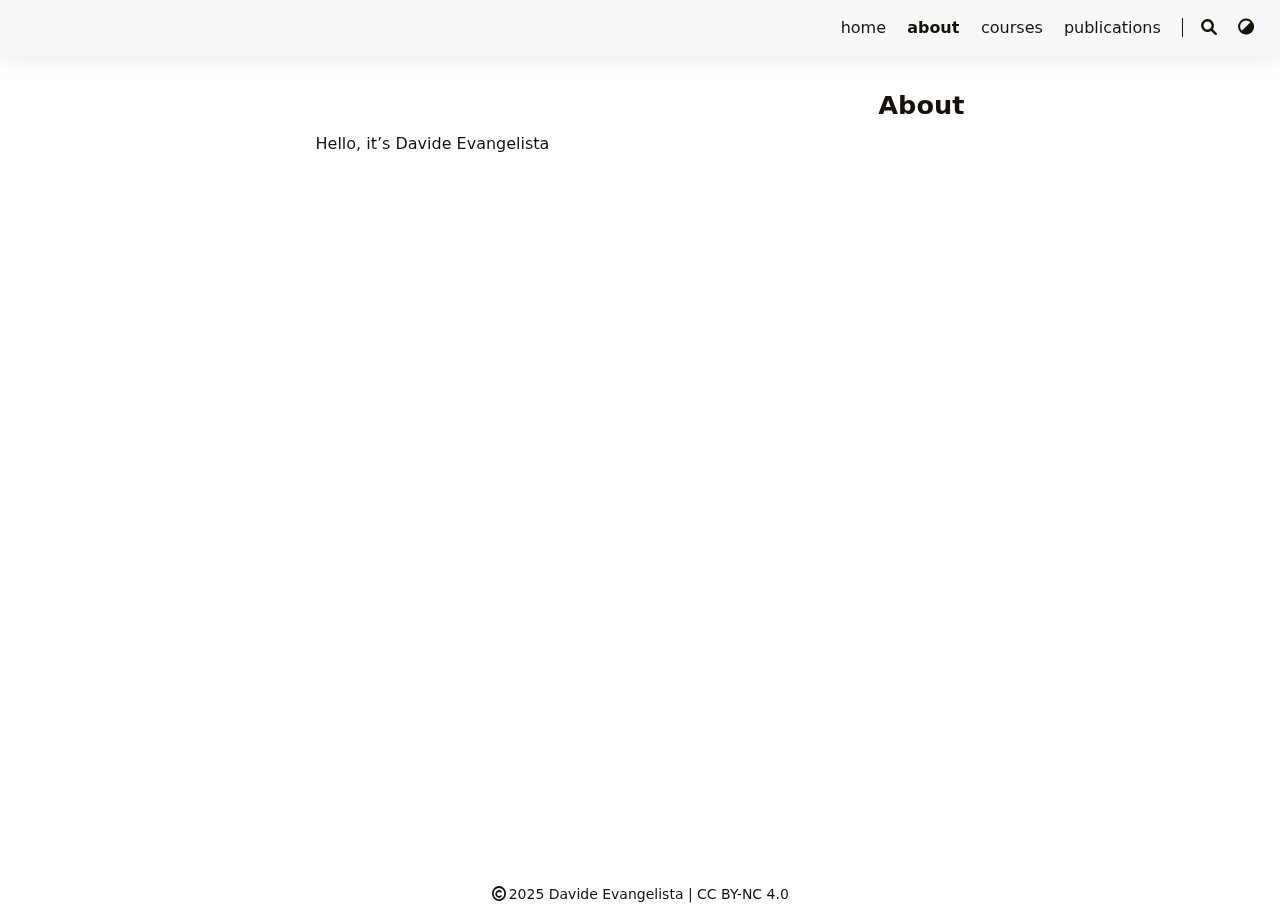
==== about/index.html @ 305364ec "Re-added previous courses" ====
<!DOCTYPE html>
<html lang="en">
    <head>
        <meta charset="utf-8">
        <meta name="viewport" content="width=device-width, initial-scale=1">
        <meta name="robots" content="noodp" />
        <title>About - Davide Evangelista Personal website</title><meta name="Description" content="This is my cool site"><meta property="og:url" content="https://devangelista2.github.io/about/">
  <meta property="og:site_name" content="Davide Evangelista Personal website">
  <meta property="og:title" content="About">
  <meta property="og:description" content="Hello, it’s Davide Evangelista">
  <meta property="og:locale" content="en">
  <meta property="og:type" content="article">
    <meta property="article:published_time" content="2025-03-23T14:57:15+01:00">
    <meta property="article:modified_time" content="2025-03-23T14:57:15+01:00">
    <meta property="og:image" content="https://devangelista2.github.io/logo.png">

  <meta name="twitter:card" content="summary_large_image">
  <meta name="twitter:image" content="https://devangelista2.github.io/logo.png">
  <meta name="twitter:title" content="About">
  <meta name="twitter:description" content="Hello, it’s Davide Evangelista">
      <meta name="twitter:site" content="@d_evangelista2">
<meta name="application-name" content="My cool site">
<meta name="apple-mobile-web-app-title" content="My cool site"><meta name="theme-color" content="#ffffff"><meta name="msapplication-TileColor" content="#da532c"><link rel="shortcut icon" type="image/x-icon" href="/favicon.ico" />
        <link rel="icon" type="image/png" sizes="32x32" href="/favicon-32x32.png">
        <link rel="icon" type="image/png" sizes="16x16" href="/favicon-16x16.png"><link rel="apple-touch-icon" sizes="180x180" href="/apple-touch-icon.png"><link rel="mask-icon" href="/safari-pinned-tab.svg" color="#5bbad5"><link rel="manifest" href="/site.webmanifest"><link rel="canonical" href="https://devangelista2.github.io/about/" /><link rel="next" href="https://devangelista2.github.io/courses/" /><link rel="stylesheet" href="/css/style.min.css"><link rel="preload" href="/lib/fontawesome-free/css/all.min.css" as="style" onload="this.onload=null;this.rel='stylesheet'">
        <noscript><link rel="stylesheet" href="/lib/fontawesome-free/css/all.min.css"></noscript><link rel="preload" href="/lib/animate/animate.min.css" as="style" onload="this.onload=null;this.rel='stylesheet'">
        <noscript><link rel="stylesheet" href="/lib/animate/animate.min.css"></noscript><script type="application/ld+json">
    {
        "@context": "http://schema.org",
        "@type": "BlogPosting",
        "headline": "About",
        "inLanguage": "en",
        "mainEntityOfPage": {
            "@type": "WebPage",
            "@id": "https:\/\/devangelista2.github.io\/about\/"
        },"genre": "page","wordcount":  4 ,
        "url": "https:\/\/devangelista2.github.io\/about\/","datePublished": "2025-03-23T14:57:15+01:00","dateModified": "2025-03-23T14:57:15+01:00","publisher": {
            "@type": "Organization",
            "name": ""},"author": {
                "@type": "Person",
                "name": "Davide Evangelista"
            },"description": ""
    }
    </script></head>
    <body data-header-desktop="fixed" data-header-mobile="auto"><script>(window.localStorage && localStorage.getItem('theme') ? localStorage.getItem('theme') === 'dark' : ('auto' === 'auto' ? window.matchMedia('(prefers-color-scheme: dark)').matches : 'auto' === 'dark')) && document.body.setAttribute('theme', 'dark');</script>

        <div id="mask"></div><div class="wrapper"><header class="desktop" id="header-desktop">
    <div class="header-wrapper">
        <div class="header-title">
            <a href="/" title="Davide Evangelista Personal website"></a>
        </div>
        <div class="menu">
            <div class="menu-inner"><a class="menu-item" href="/"> home </a><a class="menu-item active" href="/about/"> about </a><a class="menu-item" href="/courses/"> courses </a><a class="menu-item" href="/publications/"> publications </a><span class="menu-item delimiter"></span><span class="menu-item search" id="search-desktop">
                        <input type="text" placeholder="Search titles or contents..." id="search-input-desktop">
                        <a href="javascript:void(0);" class="search-button search-toggle" id="search-toggle-desktop" title="Search">
                            <i class="fas fa-search fa-fw" aria-hidden="true"></i>
                        </a>
                        <a href="javascript:void(0);" class="search-button search-clear" id="search-clear-desktop" title="Clear">
                            <i class="fas fa-times-circle fa-fw" aria-hidden="true"></i>
                        </a>
                        <span class="search-button search-loading" id="search-loading-desktop">
                            <i class="fas fa-spinner fa-fw fa-spin" aria-hidden="true"></i>
                        </span>
                    </span><a href="javascript:void(0);" class="menu-item theme-switch" title="Switch Theme">
                    <i class="fas fa-adjust fa-fw" aria-hidden="true"></i>
                </a></div>
        </div>
    </div>
</header><header class="mobile" id="header-mobile">
    <div class="header-container">
        <div class="header-wrapper">
            <div class="header-title">
                <a href="/" title="Davide Evangelista Personal website"></a>
            </div>
            <div class="menu-toggle" id="menu-toggle-mobile">
                <span></span><span></span><span></span>
            </div>
        </div>
        <div class="menu" id="menu-mobile"><div class="search-wrapper">
                    <div class="search mobile" id="search-mobile">
                        <input type="text" placeholder="Search titles or contents..." id="search-input-mobile">
                        <a href="javascript:void(0);" class="search-button search-toggle" id="search-toggle-mobile" title="Search">
                            <i class="fas fa-search fa-fw" aria-hidden="true"></i>
                        </a>
                        <a href="javascript:void(0);" class="search-button search-clear" id="search-clear-mobile" title="Clear">
                            <i class="fas fa-times-circle fa-fw" aria-hidden="true"></i>
                        </a>
                        <span class="search-button search-loading" id="search-loading-mobile">
                            <i class="fas fa-spinner fa-fw fa-spin" aria-hidden="true"></i>
                        </span>
                    </div>
                    <a href="javascript:void(0);" class="search-cancel" id="search-cancel-mobile">
                        Cancel
                    </a>
                </div><a class="menu-item" href="/" title="">home</a><a class="menu-item" href="/about/" title="">about</a><a class="menu-item" href="/courses/" title="">courses</a><a class="menu-item" href="/publications/" title="">publications</a><a href="javascript:void(0);" class="menu-item theme-switch" title="Switch Theme">
                <i class="fas fa-adjust fa-fw" aria-hidden="true"></i>
            </a></div>
    </div>
</header><div class="search-dropdown desktop">
        <div id="search-dropdown-desktop"></div>
    </div>
    <div class="search-dropdown mobile">
        <div id="search-dropdown-mobile"></div>
    </div><main class="main">
                <div class="container"><div class="page single special"><h1 class="single-title animate__animated animate__pulse animate__faster">About</h1><div class="content" id="content"><p>Hello, it&rsquo;s Davide Evangelista</p>
</div></div></div>
            </main><footer class="footer">
        <div class="footer-container"><div class="footer-line" itemscope itemtype="http://schema.org/CreativeWork"><i class="far fa-copyright fa-fw" aria-hidden="true"></i><span itemprop="copyrightYear">2025</span><span class="author" itemprop="copyrightHolder">&nbsp;<a href="/" target="_blank">Davide Evangelista</a></span>&nbsp;|&nbsp;<span class="license"><a rel="license external nofollow noopener noreffer" href="https://creativecommons.org/licenses/by-nc/4.0/" target="_blank">CC BY-NC 4.0</a></span></div>
        </div>
    </footer></div>

        <div id="fixed-buttons"><a href="#" id="back-to-top" class="fixed-button" title="Back to Top">
                <i class="fas fa-arrow-up fa-fw" aria-hidden="true"></i>
            </a>
        </div>

        <div id="fixed-buttons-hidden"><a href="#" id="view-comments" class="fixed-button" title="View Comments">
                <i class="fas fa-comment fa-fw" aria-hidden="true"></i>
            </a>
        </div><link rel="stylesheet" href="/lib/katex/katex.min.css"><script src="/lib/autocomplete/autocomplete.min.js"></script><script src="/lib/lunr/lunr.min.js"></script><script src="/lib/lazysizes/lazysizes.min.js"></script><script src="/lib/clipboard/clipboard.min.js"></script><script src="/lib/sharer/sharer.min.js"></script><script src="/lib/katex/katex.min.js"></script><script src="/lib/katex/contrib/auto-render.min.js"></script><script src="/lib/katex/contrib/copy-tex.min.js"></script><script src="/lib/katex/contrib/mhchem.min.js"></script><script>window.config={"comment":{},"math":{"delimiters":[{"display":true,"left":"$$","right":"$$"},{"display":true,"left":"\\[","right":"\\]"},{"display":true,"left":"\\begin{equation}","right":"\\end{equation}"},{"display":true,"left":"\\begin{equation*}","right":"\\end{equation*}"},{"display":true,"left":"\\begin{align}","right":"\\end{align}"},{"display":true,"left":"\\begin{align*}","right":"\\end{align*}"},{"display":true,"left":"\\begin{alignat}","right":"\\end{alignat}"},{"display":true,"left":"\\begin{alignat*}","right":"\\end{alignat*}"},{"display":true,"left":"\\begin{gather}","right":"\\end{gather}"},{"display":true,"left":"\\begin{CD}","right":"\\end{CD}"},{"display":false,"left":"$","right":"$"},{"display":false,"left":"\\(","right":"\\)"}],"strict":false},"search":{"highlightTag":"em","lunrIndexURL":"/index.json","maxResultLength":10,"noResultsFound":"No results found","snippetLength":30,"type":"lunr"}};</script><script src="/js/theme.min.js"></script></body>
</html>
---- css/style.min.css ----
*,::before,::after{box-sizing:border-box}html{font-family:system-ui, 'Segoe UI', Roboto, Helvetica, Arial, sans-serif, 'Apple Color Emoji', 'Segoe UI Emoji';line-height:1.15;-webkit-text-size-adjust:100%;tab-size:4}body{margin:0}b,strong{font-weight:bolder}code,kbd,samp,pre{font-family:ui-monospace, SFMono-Regular, Consolas, 'Liberation Mono', Menlo, monospace;font-size:1em}small{font-size:80%}sub,sup{font-size:75%;line-height:0;position:relative;vertical-align:baseline}sub{bottom:-0.25em}sup{top:-0.5em}table{border-color:currentcolor}button,input,optgroup,select,textarea{font-family:inherit;font-size:100%;line-height:1.15;margin:0}button,[type='button'],[type='reset'],[type='submit']{-webkit-appearance:button}legend{padding:0}progress{vertical-align:baseline}::-webkit-inner-spin-button,::-webkit-outer-spin-button{height:auto}[type='search']{-webkit-appearance:textfield;outline-offset:-2px}::-webkit-search-decoration{-webkit-appearance:none}::-webkit-file-upload-button{-webkit-appearance:button;font:inherit}summary{display:list-item}@font-face{font-family:Emoji;src:local("Apple Color Emoji"),local("Segoe UI Emoji"),local("Segoe UI Symbol"),local("Noto Color Emoji");unicode-range:U+1F000-1F644, U+203C-3299}:root{--global-font-family: system-ui, -apple-system, Segoe UI, Roboto, Emoji, Helvetica, Arial, sans-serif;--global-font-size: 16px;--global-font-weight: 400;--global-line-height: 1.5rem;--header-height: 3.5rem;--header-title-font-family: system-ui, -apple-system, Segoe UI, Roboto, Emoji, Helvetica, Arial, sans-serif;--header-title-font-size: 1.5rem;--toc-title-font-size: 1.2rem;--toc-content-font-size: .875rem;--code-font-family: "Source Code Pro", Menlo, Monaco, Consolas, "Liberation Mono", "Courier New", monospace;--code-font-size: .875rem}html{font-family:var(--global-font-family);font-weight:var(--global-font-weight);font-display:swap;font-size:var(--global-font-size);line-height:var(--global-line-height);width:100%;scroll-behavior:smooth}html main [id]{scroll-margin-top:calc(var(--header-height) + .5rem)}html h1{line-height:125%}::-webkit-scrollbar{width:.5rem;height:.5rem}::-webkit-scrollbar-thumb{background-color:#87878d}::-webkit-scrollbar-thumb:hover{background-color:#a9a9b3}::selection{background-color:rgba(53,166,247,0.25)}[theme=dark] ::selection{background-color:rgba(50,112,194,0.4)}body{background-color:#fff;color:#161209;word-wrap:break-word;overflow-wrap:break-word;scrollbar-color:auto}body[theme=dark]{color:#a9a9b3;background-color:#292a2d}a,a::before,a::after{text-decoration:none;color:#161209}[theme=dark] a,[theme=dark] a::before,[theme=dark] a::after{color:#a9a9b3}a:active,a:hover{color:#2d96bd}[theme=dark] a:active,[theme=dark] a:hover{color:#fff}#mask{background-repeat:no-repeat;background-position:center;position:fixed;top:0;left:0;width:100%;height:100%;z-index:-1;background-color:rgba(0,0,0,0)}.blur #mask{z-index:100;background-color:rgba(0,0,0,0.25)}img.lazyload,img.lazyloading{-o-object-fit:scale-down;object-fit:scale-down;font-family:"object-fit: scale-down;"}img.lazyloaded{-o-object-fit:contain;object-fit:contain;font-family:"object-fit: contain;"}svg.icon{display:inline-block;width:1.25em;height:1em;text-align:center}svg.icon path{fill:currentColor}img.emoji{height:1em;width:1em;margin:0 .05em 0 .1em;vertical-align:-.1em}.details .details-summary:hover{cursor:pointer}.details i.details-icon{color:#a9a9b3;-webkit-transition:transform 0.2s ease;-moz-transition:transform 0.2s ease;-o-transition:transform 0.2s ease;transition:transform 0.2s ease}[theme=dark] .details i.details-icon{color:#5d5d5f}.details .details-content{max-height:0;overflow-y:hidden;-webkit-transition:max-height 0.8s cubic-bezier(0, 1, 0, 1) -0.1s;-moz-transition:max-height 0.8s cubic-bezier(0, 1, 0, 1) -0.1s;-o-transition:max-height 0.8s cubic-bezier(0, 1, 0, 1) -0.1s;transition:max-height 0.8s cubic-bezier(0, 1, 0, 1) -0.1s}.details.open i.details-icon{-webkit-transform:rotate(90deg);-ms-transform:rotate(90deg);-o-transform:rotate(90deg);transform:rotate(90deg)}.details.open .details-content{max-height:10000px;-webkit-transition:max-height 0.8s cubic-bezier(0.5, 0, 1, 0) 0s;-moz-transition:max-height 0.8s cubic-bezier(0.5, 0, 1, 0) 0s;-o-transition:max-height 0.8s cubic-bezier(0.5, 0, 1, 0) 0s;transition:max-height 0.8s cubic-bezier(0.5, 0, 1, 0) 0s}#fixed-buttons{display:none}#fixed-buttons-hidden{display:none}.fixed-button{display:block;z-index:100;position:fixed;right:1.5rem;bottom:1.5rem;font-size:1rem;line-height:1.3rem;padding:.6rem .6rem;color:#a9a9b3;background:#f8f8f8;-webkit-border-radius:2rem;-moz-border-radius:2rem;border-radius:2rem;-webkit-transition:color 0.4s ease;-moz-transition:color 0.4s ease;-o-transition:color 0.4s ease;transition:color 0.4s ease}.blur .fixed-button{-webkit-filter:blur(1.5px);filter:blur(1.5px)}.fixed-button:hover,.fixed-button:active{color:#161209;cursor:pointer}.fixed-button:active,.fixed-button:focus,.fixed-button:hover{outline:none}[theme=dark] .fixed-button{color:#5d5d5f;background:#252627}[theme=dark] .fixed-button:hover,[theme=dark] .fixed-button:active{color:#a9a9b3}.fixed-button:nth-last-of-type(1){bottom:1.5rem}.fixed-button:nth-last-of-type(2){bottom:4.5rem}.fixed-button:nth-last-of-type(3){bottom:7.5rem}.cc-window.cc-banner .cc-btn{color:#161209}.cc-window.cc-banner .cc-btn:hover,.cc-window.cc-banner .cc-btn:focus{background-color:#ccc}[theme=dark] .cc-window.cc-banner .cc-btn{color:#161209}[theme=dark] .cc-window.cc-banner .cc-btn:hover,[theme=dark] .cc-window.cc-banner .cc-btn:focus{background-color:#fff}.wrapper{display:flex;flex-direction:column;min-height:100vh;width:100%}.wrapper main{flex:1 0 auto}.wrapper main .container{padding:0 1rem}.page{position:relative;max-width:1080px;width:64%;margin:0 auto}[data-header-desktop] .page{padding-top:var(--header-height)}[data-header-desktop=normal] .page{padding-top:0}.blur .page{-webkit-filter:blur(1.5px);filter:blur(1.5px)}.toc .toc-title{font-size:var(--toc-title-font-size);font-weight:bold;text-transform:uppercase}.toc .toc-content{font-size:var(--toc-content-font-size)}.toc .toc-content ul{text-indent:-0.85rem;padding-left:.8rem;list-style:none}.toc .toc-content ul a:first-child::before{content:"|";font-weight:bolder;margin-right:.5rem;color:#2d96bd}[theme=dark] .toc .toc-content ul a:first-child::before{color:#55bde2}.toc .toc-content ul ul{padding-left:1.5rem}.toc ruby{background:#f5f5f5}.toc ruby rt{color:#a9a9b3}[theme=dark] .toc ruby{background:#272C34}[theme=dark] .toc ruby rt{color:#5d5d5f}#toc-auto{display:block;position:absolute;width:10000px;max-width:0;padding:0 .8rem;border-left:4px solid #f0f0f0;word-wrap:break-word;overflow-wrap:break-word;box-sizing:border-box;top:10rem;left:0;visibility:hidden}[data-header-desktop=normal] #toc-auto{top:5rem}.blur #toc-auto{-webkit-filter:blur(1.5px);filter:blur(1.5px)}[theme=dark] #toc-auto{border-left-color:#363636}#toc-auto .toc-title{margin:.8rem 0}#toc-auto .toc-content.always-active ul{display:block}#toc-auto .toc-content>nav>ul{margin:.625rem 0}#toc-auto .toc-content ul ul{display:none}#toc-auto .toc-content ul .has-active>ul{display:block}#toc-auto .toc-content a.active{font-weight:bold;color:#2d96bd}[theme=dark] #toc-auto .toc-content a.active{color:#55bde2}#toc-auto .toc-content a.active::before{color:#ef3982}[theme=dark] #toc-auto .toc-content a.active::before{color:#bdebfc}#toc-static{display:none;margin:.8rem 0}#toc-static[data-kept=true]{display:block}#toc-static .toc-title{display:flex;justify-content:space-between;line-height:2em;padding:0 .75rem;background:#e6e6e6}[theme=dark] #toc-static .toc-title{background:#1a1d23}#toc-static .toc-content{background-color:#f5f5f5}#toc-static .toc-content>nav>ul{margin:0;padding:.4rem 1rem .4rem 1.8rem}[theme=dark] #toc-static .toc-content{background-color:#272C34}#toc-static.open .toc-title{background:#ededed}[theme=dark] #toc-static.open .toc-title{background:#20252b}.single .single-title{margin:2rem 0 .5rem;font-size:1.6rem;font-weight:bold;line-height:140%}.single .single-subtitle{margin:.5rem 0;font-size:1.2rem;font-weight:normal;line-height:100%}.single .post-meta{font-size:.875rem;color:#a9a9b3}.single .post-meta span{display:inline-block}[theme=dark] .single .post-meta{color:#5d5d5f}.single .post-meta a,.single .post-meta a::before,.single .post-meta a::after{text-decoration:none;color:#2d96bd}[theme=dark] .single .post-meta a,[theme=dark] .single .post-meta a::before,[theme=dark] .single .post-meta a::after{color:#a9a9b3}.single .post-meta a:active,.single .post-meta a:hover{color:#ef3982}[theme=dark] .single .post-meta a:active,[theme=dark] .single .post-meta a:hover{color:#fff}.single .post-meta .author{font-size:1.05rem}.single .featured-image{margin:.5rem 0 1rem 0}.single .featured-image img{display:block;max-width:100%;height:auto;margin:0 auto;overflow:hidden}.single .featured-image img.lazyloaded{width:100%}.single .content>h2{font-size:1.5rem}.single .content>h2 code{font-size:1.25rem}.single .content>h3{font-size:1.375rem}.single .content>h3 code{font-size:1.125rem}.single .content>h4{font-size:1.25rem}.single .content>h4 code{font-size:1rem}.single .content>h5{font-size:1.125rem}.single .content>h6{font-size:1rem}.single .content h2,.single .content h3,.single .content h4,.single .content h5,.single .content h6{font-weight:bold;margin:1.2rem 0}[theme=dark] .single .content h2,[theme=dark] .single .content h3,[theme=dark] .single .content h4,[theme=dark] .single .content h5,[theme=dark] .single .content h6{font-weight:bolder}.single .content>h2>.header-mark::before,.single .content>h3>.header-mark::before,.single .content>h4>.header-mark::before,.single .content>h5>.header-mark::before,.single .content>h6>.header-mark::before{content:"|";margin-right:.3125rem;color:#2d96bd}[theme=dark] .single .content>h2>.header-mark::before,[theme=dark] .single .content>h3>.header-mark::before,[theme=dark] .single .content>h4>.header-mark::before,[theme=dark] .single .content>h5>.header-mark::before,[theme=dark] .single .content>h6>.header-mark::before{color:#55bde2}.single .content>h2>.header-mark::before{content:"#"}.single .content p{margin:.5rem 0}.single .content b,.single .content strong{font-weight:bold}[theme=dark] .single .content b,[theme=dark] .single .content strong{color:#ddd}.single .content a,.single .content a::before,.single .content a::after{text-decoration:none;color:#2d96bd}[theme=dark] .single .content a,[theme=dark] .single .content a::before,[theme=dark] .single .content a::after{color:#55bde2}.single .content a:active,.single .content a:hover{color:#ef3982}[theme=dark] .single .content a:active,[theme=dark] .single .content a:hover{color:#bdebfc}.single .content a{word-wrap:break-word;overflow-wrap:break-word}[theme=dark] .single .content a b,[theme=dark] .single .content a strong{color:#55bde2}.single .content [theme=dark] a:hover b,.single .content [theme=dark] a:hover strong{color:#bdebfc}.single .content ul,.single .content ol{margin:.5rem 0;padding-left:2.5rem}.single .content ul{list-style-type:disc}.single .content ruby{background:#f5f5f5}.single .content ruby rt{color:#a9a9b3}[theme=dark] .single .content ruby{background:#272C34}[theme=dark] .single .content ruby rt{color:#5d5d5f}.single .content table{width:100%;max-width:100%;margin:.625rem 0;border-spacing:0;background:#fff;border-collapse:collapse;overflow-x:auto}.single .content table::-webkit-scrollbar{background-color:#fff}[theme=dark] .single .content table::-webkit-scrollbar{background-color:#272c34}[theme=dark] .single .content table{background:#272c34}.single .content table thead{background:#ededed}[theme=dark] .single .content table thead{background-color:#20252b}.single .content table th,.single .content table td{padding:.3rem 1rem;border:1px solid #e8e8e8}[theme=dark] .single .content table th,[theme=dark] .single .content table td{border-color:#1c2025}.single .content img{max-width:100%;min-height:1em;height:auto}.single .content figure{margin:.5rem;text-align:center}.single .content figure .image-caption:not(:empty){min-width:20%;max-width:80%;display:inline-block;padding:.5rem;margin:0 auto;font-size:.875rem;color:#969696}.single .content figure img{display:block;height:auto;margin:0 auto;overflow:hidden}.single .content blockquote{display:block;border-left:0.5rem solid #6bd6fd;background-color:rgba(107,214,253,0.2);padding:.25rem .75rem;margin:1rem 0}[theme=dark] .single .content blockquote{border-left-color:#59c5ec;background-color:rgba(89,197,236,0.2)}.single .content .footnotes{color:#a9a9b3}[theme=dark] .single .content .footnotes{color:#5d5d5f}.single .content .footnotes p{margin:.25rem 0}.single .content code{display:inline-block;max-width:100%;padding:0 .4rem;word-wrap:break-word;overflow-wrap:break-word;-webkit-line-break:anywhere;-ms-line-break:anywhere;line-break:anywhere;font-size:var(--code-font-size);font-family:var(--code-font-family);color:#E74C3C}[theme=dark] .single .content code{color:#E5BF78}.single .content pre{margin:0;padding:8px;-moz-tab-size:4;-o-tab-size:4;tab-size:4}.single .content pre code{padding:0}.single .content pre img{min-height:1em;max-height:1.2em;vertical-align:text-bottom}.single .content code,.single .content pre{background:#f5f5f5}[theme=dark] .single .content code,[theme=dark] .single .content pre{background:#272C34}.single .content .code-block{line-height:1.25rem;margin:.5rem 0}.single .content .code-block .code-header{display:flex;justify-content:space-between;align-items:center;box-sizing:border-box;width:100%;font-family:var(--global-font-family);font-weight:bold;color:#9c9c9c;background:#e1e1e1}[theme=dark] .single .content .code-block .code-header{color:#b1b0b0;background:#1a1d23}.single .content .code-block .code-header:hover{cursor:pointer}.single .content .code-block .code-header .code-title{width:100%;padding:.4rem}.single .content .code-block .code-header .code-title::after{padding-left:.2rem;content:"Code"}.single .content .code-block .code-header.language-bash .code-title::after{content:"Bash"}.single .content .code-block .code-header.language-c .code-title::after{content:"C"}.single .content .code-block .code-header.language-cs .code-title::after{content:"C#"}.single .content .code-block .code-header.language-cpp .code-title::after{content:"C++"}.single .content .code-block .code-header.language-clojure .code-title::after{content:"Clojure"}.single .content .code-block .code-header.language-coffeescript .code-title::after{content:"CoffeeScript"}.single .content .code-block .code-header.language-css .code-title::after{content:"CSS"}.single .content .code-block .code-header.language-dart .code-title::after{content:"Dart"}.single .content .code-block .code-header.language-diff .code-title::after{content:"Diff"}.single .content .code-block .code-header.language-erlang .code-title::after{content:"Erlang"}.single .content .code-block .code-header.language-go .code-title::after{content:"Go"}.single .content .code-block .code-header.language-go-html-template .code-title::after{content:"Go HTML Template"}.single .content .code-block .code-header.language-groovy .code-title::after{content:"Groovy"}.single .content .code-block .code-header.language-haskell .code-title::after{content:"Haskell"}.single .content .code-block .code-header.language-html .code-title::after{content:"HTML"}.single .content .code-block .code-header.language-http .code-title::after{content:"HTTP"}.single .content .code-block .code-header.language-xml .code-title::after{content:"XML"}.single .content .code-block .code-header.language-java .code-title::after{content:"Java"}.single .content .code-block .code-header.language-js .code-title::after{content:"JavaScript"}.single .content .code-block .code-header.language-javascript .code-title::after{content:"JavaScript"}.single .content .code-block .code-header.language-json .code-title::after{content:"JSON"}.single .content .code-block .code-header.language-kotlin .code-title::after{content:"Kotlin"}.single .content .code-block .code-header.language-latex .code-title::after{content:"LaTeX"}.single .content .code-block .code-header.language-less .code-title::after{content:"Less"}.single .content .code-block .code-header.language-lisp .code-title::after{content:"Lisp"}.single .content .code-block .code-header.language-lua .code-title::after{content:"Lua"}.single .content .code-block .code-header.language-makefile .code-title::after{content:"Makefile"}.single .content .code-block .code-header.language-markdown .code-title::after{content:"Markdown"}.single .content .code-block .code-header.language-matlab .code-title::after{content:"Matlab"}.single .content .code-block .code-header.language-objectivec .code-title::after{content:"Objective-C"}.single .content .code-block .code-header.language-php .code-title::after{content:"PHP"}.single .content .code-block .code-header.language-perl .code-title::after{content:"Perl"}.single .content .code-block .code-header.language-powershell .code-title::after{content:"PowerShell"}.single .content .code-block .code-header.language-posh .code-title::after{content:"PowerShell"}.single .content .code-block .code-header.language-puppet .code-title::after{content:"Puppet"}.single .content .code-block .code-header.language-pwsh .code-title::after{content:"PowerShell"}.single .content .code-block .code-header.language-python .code-title::after{content:"Python"}.single .content .code-block .code-header.language-r .code-title::after{content:"R"}.single .content .code-block .code-header.language-ruby .code-title::after{content:"Ruby"}.single .content .code-block .code-header.language-rust .code-title::after{content:"Rust"}.single .content .code-block .code-header.language-scala .code-title::after{content:"Scala"}.single .content .code-block .code-header.language-scss .code-title::after{content:"Scss"}.single .content .code-block .code-header.language-shell .code-title::after{content:"Shell"}.single .content .code-block .code-header.language-sql .code-title::after{content:"SQL"}.single .content .code-block .code-header.language-swift .code-title::after{content:"Swift"}.single .content .code-block .code-header.language-tex .code-title::after{content:"TeX"}.single .content .code-block .code-header.language-toml .code-title::after{content:"TOML"}.single .content .code-block .code-header.language-ts .code-title::after{content:"TypeScript"}.single .content .code-block .code-header.language-typescript .code-title::after{content:"TypeScript"}.single .content .code-block .code-header.language-vue .code-title::after{content:"Vue"}.single .content .code-block .code-header.language-yml .code-title::after{content:"YAML"}.single .content .code-block .code-header.language-yaml .code-title::after{content:"YAML"}.single .content .code-block .code-header .arrow{padding:0 .2rem;-webkit-transition:transform 0.2s ease;-moz-transition:transform 0.2s ease;-o-transition:transform 0.2s ease;transition:transform 0.2s ease}.single .content .code-block .code-header .ellipses{padding:.4rem}.single .content .code-block .code-header .copy{display:none;padding:.4rem}.single .content .code-block .code-header .copy:hover{cursor:pointer;color:#2d96bd}[theme=dark] .single .content .code-block .code-header .copy:hover{color:#fff}.single .content .code-block .highlight{position:relative;max-height:0;overflow-y:hidden;-webkit-transition:max-height 0.8s cubic-bezier(0, 1, 0, 1) -0.1s;-moz-transition:max-height 0.8s cubic-bezier(0, 1, 0, 1) -0.1s;-o-transition:max-height 0.8s cubic-bezier(0, 1, 0, 1) -0.1s;transition:max-height 0.8s cubic-bezier(0, 1, 0, 1) -0.1s;background:#f5f5f5}[theme=dark] .single .content .code-block .highlight{background:#272C34}.single .content .code-block .highlight .hl{background-color:#dcdcdc}[theme=dark] .single .content .code-block .highlight .hl{background-color:#1c2025}.single .content .code-block .highlight code{min-width:100%}.single .content .code-block .highlight code span.line{display:block;min-width:100%}.single .content .code-block .highlight .c,.single .content .code-block .highlight .ch,.single .content .code-block .highlight .cm,.single .content .code-block .highlight .c1,.single .content .code-block .highlight .cs,.single .content .code-block .highlight .cp,.single .content .code-block .highlight .cpf{font-style:italic}.single .content .code-block .highlight .gl{text-decoration:underline}.single .content .code-block .highlight .p{color:#a9a9b3}.single .content .code-block .highlight .k{color:#b501a9}.single .content .code-block .highlight .kc{color:#b501a9}.single .content .code-block .highlight .kd{color:#b501a9}.single .content .code-block .highlight .kn{color:#b501a9}.single .content .code-block .highlight .kp{color:#b501a9}.single .content .code-block .highlight .kr{color:#b501a9}.single .content .code-block .highlight .kt{color:#b501a9}.single .content .code-block .highlight .n{color:#333}.single .content .code-block .highlight .na{color:#2b77fa}.single .content .code-block .highlight .nb{color:#f74840}.single .content .code-block .highlight .bp{color:#f74840}.single .content .code-block .highlight .nc{color:#cb8100}.single .content .code-block .highlight .no{color:#2b77fa}.single .content .code-block .highlight .nd{color:#0086c1}.single .content .code-block .highlight .ni{color:#2b77fa}.single .content .code-block .highlight .ne{color:#2b77fa}.single .content .code-block .highlight .nf{color:#2b77fa}.single .content .code-block .highlight .fm{color:#1ccad6}.single .content .code-block .highlight .nl{color:#2b77fa}.single .content .code-block .highlight .nn{color:#2b77fa}.single .content .code-block .highlight .nx{color:#333}.single .content .code-block .highlight .py{color:#2b77fa}.single .content .code-block .highlight .nt{color:#2b77fa}.single .content .code-block .highlight .nv{color:#2b77fa}.single .content .code-block .highlight .vc{color:#2b77fa}.single .content .code-block .highlight .vg{color:#2b77fa}.single .content .code-block .highlight .vi{color:#2b77fa}.single .content .code-block .highlight .vm{color:#2b77fa}.single .content .code-block .highlight .l{color:#2aa198}.single .content .code-block .highlight .ld{color:#2aa198}.single .content .code-block .highlight .s{color:#24a443}.single .content .code-block .highlight .sa{color:#24a443}.single .content .code-block .highlight .sb{color:#24a443}.single .content .code-block .highlight .sc{color:#24a443}.single .content .code-block .highlight .dl{color:#24a443}.single .content .code-block .highlight .sd{color:#24a443}.single .content .code-block .highlight .s2{color:#24a443}.single .content .code-block .highlight .se{color:#24a443}.single .content .code-block .highlight .sh{color:#24a443}.single .content .code-block .highlight .si{color:#24a443}.single .content .code-block .highlight .sx{color:#24a443}.single .content .code-block .highlight .sr{color:#24a443}.single .content .code-block .highlight .s1{color:#24a443}.single .content .code-block .highlight .ss{color:#24a443}.single .content .code-block .highlight .m{color:#e2893c}.single .content .code-block .highlight .mb{color:#e2893c}.single .content .code-block .highlight .mf{color:#e2893c}.single .content .code-block .highlight .mh{color:#e2893c}.single .content .code-block .highlight .mi{color:#e2893c}.single .content .code-block .highlight .il{color:#e2893c}.single .content .code-block .highlight .mo{color:#e2893c}.single .content .code-block .highlight .o{color:#f19b04}.single .content .code-block .highlight .ow{color:#b501a9}.single .content .code-block .highlight .c{color:#a0a1a8}.single .content .code-block .highlight .ch{color:#a0a1a8}.single .content .code-block .highlight .cm{color:#a0a1a8}.single .content .code-block .highlight .c1{color:#a0a1a8}.single .content .code-block .highlight .cs{color:#a0a1a8}.single .content .code-block .highlight .cp{color:#a0a1a8}.single .content .code-block .highlight .cpf{color:#a0a1a8}.single .content .code-block .highlight .g{color:#e72d40}.single .content .code-block .highlight .gd{color:#e72d40}.single .content .code-block .highlight .ge{color:#e72d40}.single .content .code-block .highlight .gr{color:#e72d40}.single .content .code-block .highlight .gh{color:#e72d40}.single .content .code-block .highlight .gi{color:#e72d40}.single .content .code-block .highlight .go{color:#e72d40}.single .content .code-block .highlight .gp{color:#e72d40}.single .content .code-block .highlight .gs{color:#e72d40}.single .content .code-block .highlight .gu{color:#e72d40}.single .content .code-block .highlight .gt{color:#e72d40}.single .content .code-block .highlight .w{color:#bbb}[theme=dark] .single .content .code-block .highlight .p{color:#a9a9b3}[theme=dark] .single .content .code-block .highlight .k{color:#d371e3}[theme=dark] .single .content .code-block .highlight .kc{color:#d371e3}[theme=dark] .single .content .code-block .highlight .kd{color:#d371e3}[theme=dark] .single .content .code-block .highlight .kn{color:#d371e3}[theme=dark] .single .content .code-block .highlight .kp{color:#d371e3}[theme=dark] .single .content .code-block .highlight .kr{color:#d371e3}[theme=dark] .single .content .code-block .highlight .kt{color:#d371e3}[theme=dark] .single .content .code-block .highlight .n{color:#a9b2c0}[theme=dark] .single .content .code-block .highlight .na{color:#41b0f5}[theme=dark] .single .content .code-block .highlight .nb{color:#19b9c4}[theme=dark] .single .content .code-block .highlight .bp{color:#ecbf6f}[theme=dark] .single .content .code-block .highlight .nc{color:#ecbf6f}[theme=dark] .single .content .code-block .highlight .no{color:#41b0f5}[theme=dark] .single .content .code-block .highlight .nd{color:#ecbf6f}[theme=dark] .single .content .code-block .highlight .ni{color:#41b0f5}[theme=dark] .single .content .code-block .highlight .ne{color:#41b0f5}[theme=dark] .single .content .code-block .highlight .nf{color:#41b0f5}[theme=dark] .single .content .code-block .highlight .fm{color:#19b9c4}[theme=dark] .single .content .code-block .highlight .nl{color:#41b0f5}[theme=dark] .single .content .code-block .highlight .nn{color:#41b0f5}[theme=dark] .single .content .code-block .highlight .nx{color:#a9a9b3}[theme=dark] .single .content .code-block .highlight .py{color:#41b0f5}[theme=dark] .single .content .code-block .highlight .nt{color:#41b0f5}[theme=dark] .single .content .code-block .highlight .nv{color:#41b0f5}[theme=dark] .single .content .code-block .highlight .vc{color:#41b0f5}[theme=dark] .single .content .code-block .highlight .vg{color:#41b0f5}[theme=dark] .single .content .code-block .highlight .vi{color:#41b0f5}[theme=dark] .single .content .code-block .highlight .vm{color:#41b0f5}[theme=dark] .single .content .code-block .highlight .l{color:#2aa198}[theme=dark] .single .content .code-block .highlight .ld{color:#2aa198}[theme=dark] .single .content .code-block .highlight .s{color:#8cc570}[theme=dark] .single .content .code-block .highlight .sa{color:#8cc570}[theme=dark] .single .content .code-block .highlight .sb{color:#8cc570}[theme=dark] .single .content .code-block .highlight .sc{color:#8cc570}[theme=dark] .single .content .code-block .highlight .dl{color:#8cc570}[theme=dark] .single .content .code-block .highlight .sd{color:#8cc570}[theme=dark] .single .content .code-block .highlight .s2{color:#8cc570}[theme=dark] .single .content .code-block .highlight .se{color:#8cc570}[theme=dark] .single .content .code-block .highlight .sh{color:#8cc570}[theme=dark] .single .content .code-block .highlight .si{color:#8cc570}[theme=dark] .single .content .code-block .highlight .sx{color:#8cc570}[theme=dark] .single .content .code-block .highlight .sr{color:#8cc570}[theme=dark] .single .content .code-block .highlight .s1{color:#8cc570}[theme=dark] .single .content .code-block .highlight .ss{color:#8cc570}[theme=dark] .single .content .code-block .highlight .m{color:#db985c}[theme=dark] .single .content .code-block .highlight .mb{color:#db985c}[theme=dark] .single .content .code-block .highlight .mf{color:#db985c}[theme=dark] .single .content .code-block .highlight .mh{color:#db985c}[theme=dark] .single .content .code-block .highlight .mi{color:#db985c}[theme=dark] .single .content .code-block .highlight .il{color:#db985c}[theme=dark] .single .content .code-block .highlight .mo{color:#db985c}[theme=dark] .single .content .code-block .highlight .o{color:#ecbf6f}[theme=dark] .single .content .code-block .highlight .ow{color:#d371e3}[theme=dark] .single .content .code-block .highlight .c{color:#7e848f}[theme=dark] .single .content .code-block .highlight .ch{color:#7e848f}[theme=dark] .single .content .code-block .highlight .cm{color:#7e848f}[theme=dark] .single .content .code-block .highlight .c1{color:#7e848f}[theme=dark] .single .content .code-block .highlight .cs{color:#7e848f}[theme=dark] .single .content .code-block .highlight .cp{color:#7e848f}[theme=dark] .single .content .code-block .highlight .cpf{color:#7e848f}[theme=dark] .single .content .code-block .highlight .g{color:#f16372}[theme=dark] .single .content .code-block .highlight .gd{color:#f16372}[theme=dark] .single .content .code-block .highlight .ge{color:#f16372}[theme=dark] .single .content .code-block .highlight .gr{color:#f16372}[theme=dark] .single .content .code-block .highlight .gh{color:#f16372}[theme=dark] .single .content .code-block .highlight .gi{color:#f16372}[theme=dark] .single .content .code-block .highlight .go{color:#f16372}[theme=dark] .single .content .code-block .highlight .gp{color:#f16372}[theme=dark] .single .content .code-block .highlight .gs{color:#f16372}[theme=dark] .single .content .code-block .highlight .gu{color:#f16372}[theme=dark] .single .content .code-block .highlight .gt{color:#f16372}[theme=dark] .single .content .code-block .highlight .w{color:#bbb}.single .content .code-block.open .code-header{background:#ededed}[theme=dark] .single .content .code-block.open .code-header{background:#20252b}.single .content .code-block.open .code-header .arrow{-webkit-transform:rotate(90deg);-ms-transform:rotate(90deg);-o-transform:rotate(90deg);transform:rotate(90deg)}.single .content .code-block.open .code-header .ellipses{display:none}.single .content .code-block.open .code-header .copy{display:inline}.single .content .code-block.open .highlight{max-height:20000px;-webkit-transition:max-height 0.8s cubic-bezier(0.5, 0, 1, 0) 0s;-moz-transition:max-height 0.8s cubic-bezier(0.5, 0, 1, 0) 0s;-o-transition:max-height 0.8s cubic-bezier(0.5, 0, 1, 0) 0s;transition:max-height 0.8s cubic-bezier(0.5, 0, 1, 0) 0s}.single .content .code-block:not(.open) ::-webkit-scrollbar{height:0}.single .content .code-block.code-line-numbers span.line::before{display:inline-block;counter-increment:code-block;content:counter(code-block);min-width:4ch;text-align:right;text-wrap:nowrap;box-sizing:border-box;border-width:0;margin-right:1rem;color:#9c9c9c}[theme=dark] .single .content .code-block.code-line-numbers span.line::before{color:#b1b0b0}.single .content .gist{font-family:var(--code-font-family);font-size:var(--code-font-size)}.single .content .gist table,.single .content .gist table thead,.single .content .gist table tr,.single .content .gist table td{margin:0;padding:0;border:none}.single .content .gist .gist-file,.single .content .gist .gist-data,.single .content .gist .gist-meta{border:none}.single .content .gist .gist-meta{padding:.4rem .8rem;background-color:#e8e8e8}.single .content .gist .gist-meta a,.single .content .gist .gist-meta a::before,.single .content .gist .gist-meta a::after{text-decoration:none;color:#2d96bd}[theme=dark] .single .content .gist .gist-meta a,[theme=dark] .single .content .gist .gist-meta a::before,[theme=dark] .single .content .gist .gist-meta a::after{color:#55bde2}.single .content .gist .gist-meta a:active,.single .content .gist .gist-meta a:hover{color:#ef3982}[theme=dark] .single .content .gist .gist-meta a:active,[theme=dark] .single .content .gist .gist-meta a:hover{color:#bdebfc}[theme=dark] .single .content .gist .gist-meta{background-color:#1c2025}[theme=dark] .single .content .gist .highlight{background:#141414}[theme=dark] .single .content .gist .blob-num,[theme=dark] .single .content .gist .blob-code-inner,[theme=dark] .single .content .gist .highlight,[theme=dark] .single .content .gist .pl-enm,[theme=dark] .single .content .gist .pl-ko,[theme=dark] .single .content .gist .pl-mo,[theme=dark] .single .content .gist .pl-mp1 .pl-sf,[theme=dark] .single .content .gist .pl-ms,[theme=dark] .single .content .gist .pl-pdc1,[theme=dark] .single .content .gist .pl-scp,[theme=dark] .single .content .gist .pl-smc,[theme=dark] .single .content .gist .pl-som,[theme=dark] .single .content .gist .pl-va,[theme=dark] .single .content .gist .pl-vpf,[theme=dark] .single .content .gist .pl-vpu,[theme=dark] .single .content .gist .pl-mdr{color:#aab1bf}[theme=dark] .single .content .gist .pl-mb,[theme=dark] .single .content .gist .pl-pdb{font-weight:700}[theme=dark] .single .content .gist .pl-c,[theme=dark] .single .content .gist .pl-c span,[theme=dark] .single .content .gist .pl-pdc{color:#5b6270;font-style:italic}[theme=dark] .single .content .gist .pl-sr .pl-cce{color:#56b5c2;font-weight:400}[theme=dark] .single .content .gist .pl-ef,[theme=dark] .single .content .gist .pl-en,[theme=dark] .single .content .gist .pl-enf,[theme=dark] .single .content .gist .pl-eoai,[theme=dark] .single .content .gist .pl-kos,[theme=dark] .single .content .gist .pl-mh .pl-pdh,[theme=dark] .single .content .gist .pl-mr{color:#61afef}[theme=dark] .single .content .gist .pl-ens,[theme=dark] .single .content .gist .pl-vi{color:#be5046}[theme=dark] .single .content .gist .pl-enti,[theme=dark] .single .content .gist .pl-mai .pl-sf,[theme=dark] .single .content .gist .pl-ml,[theme=dark] .single .content .gist .pl-sf,[theme=dark] .single .content .gist .pl-sr,[theme=dark] .single .content .gist .pl-sr .pl-sra,[theme=dark] .single .content .gist .pl-src,[theme=dark] .single .content .gist .pl-st,[theme=dark] .single .content .gist .pl-vo{color:#56b5c2}[theme=dark] .single .content .gist .pl-eoi,[theme=dark] .single .content .gist .pl-mri,[theme=dark] .single .content .gist .pl-pds,[theme=dark] .single .content .gist .pl-pse .pl-s1,[theme=dark] .single .content .gist .pl-s,[theme=dark] .single .content .gist .pl-s1{color:#97c279}[theme=dark] .single .content .gist .pl-k,[theme=dark] .single .content .gist .pl-kolp,[theme=dark] .single .content .gist .pl-mc,[theme=dark] .single .content .gist .pl-pde{color:#c578dd}[theme=dark] .single .content .gist .pl-mi,[theme=dark] .single .content .gist .pl-pdi{color:#c578dd;font-style:italic}[theme=dark] .single .content .gist .pl-mp,[theme=dark] .single .content .gist .pl-stp{color:#818896}[theme=dark] .single .content .gist .pl-mdh,[theme=dark] .single .content .gist .pl-mdi,[theme=dark] .single .content .gist .pl-mdr{font-weight:400}[theme=dark] .single .content .gist .pl-mdht,[theme=dark] .single .content .gist .pl-mi1{color:#97c279;background:#020}[theme=dark] .single .content .gist .pl-md,[theme=dark] .single .content .gist .pl-mdhf{color:#df6b75;background:#200}[theme=dark] .single .content .gist .pl-corl{color:#df6b75;text-decoration:underline}[theme=dark] .single .content .gist .pl-ib{background:#df6b75}[theme=dark] .single .content .gist .pl-ii{background:#e0c184;color:#fff}[theme=dark] .single .content .gist .pl-iu{background:#e05151}[theme=dark] .single .content .gist .pl-ms1{color:#aab1bf;background:#373b41}[theme=dark] .single .content .gist .pl-c1,[theme=dark] .single .content .gist .pl-cn,[theme=dark] .single .content .gist .pl-e,[theme=dark] .single .content .gist .pl-eoa,[theme=dark] .single .content .gist .pl-eoac,[theme=dark] .single .content .gist .pl-eoac .pl-pde,[theme=dark] .single .content .gist .pl-kou,[theme=dark] .single .content .gist .pl-mm,[theme=dark] .single .content .gist .pl-mp .pl-s3,[theme=dark] .single .content .gist .pl-mq,[theme=dark] .single .content .gist .pl-s3,[theme=dark] .single .content .gist .pl-sok,[theme=dark] .single .content .gist .pl-sv,[theme=dark] .single .content .gist .pl-mb{color:#d19965}[theme=dark] .single .content .gist .pl-enc,[theme=dark] .single .content .gist .pl-entc,[theme=dark] .single .content .gist .pl-pse .pl-s2,[theme=dark] .single .content .gist .pl-s2,[theme=dark] .single .content .gist .pl-sc,[theme=dark] .single .content .gist .pl-smp,[theme=dark] .single .content .gist .pl-sr .pl-sre,[theme=dark] .single .content .gist .pl-stj,[theme=dark] .single .content .gist .pl-v,[theme=dark] .single .content .gist .pl-pdb{color:#e4bf7a}[theme=dark] .single .content .gist .pl-ent,[theme=dark] .single .content .gist .pl-entl,[theme=dark] .single .content .gist .pl-entm,[theme=dark] .single .content .gist .pl-mh,[theme=dark] .single .content .gist .pl-pdv,[theme=dark] .single .content .gist .pl-smi,[theme=dark] .single .content .gist .pl-sol,[theme=dark] .single .content .gist .pl-mdh,[theme=dark] .single .content .gist .pl-mdi{color:#df6b75}[theme=dark] .single .content iframe.instagram-media{border:none !important}.single .content .admonition{position:relative;margin:1rem 0;padding:0 .75rem;border-left:.25rem solid;overflow:auto;background-color:rgba(68,138,255,0.1);border-left-color:#448aff}.single .content .admonition .admonition-title{font-weight:bold;margin:0 -0.75rem;padding:.25rem 1.8rem}.single .content .admonition .admonition-content{padding:.5rem 0}.single .content .admonition i.icon{font-size:0.85rem;position:absolute;top:.6rem;left:.4rem}.single .content .admonition i.details-icon{position:absolute;top:.6rem;right:.3rem}.single .content .admonition .admonition-title{border-bottom-color:rgba(68,138,255,0.1);background-color:rgba(68,138,255,0.25)}.single .content .admonition.open .admonition-title{background-color:rgba(68,138,255,0.1)}.single .content .admonition i.icon{color:#448aff}.single .content .admonition.abstract{background-color:rgba(0,176,255,0.1);border-left-color:#00b0ff}.single .content .admonition.abstract .admonition-title{border-bottom-color:rgba(0,176,255,0.1);background-color:rgba(0,176,255,0.25)}.single .content .admonition.abstract.open .admonition-title{background-color:rgba(0,176,255,0.1)}.single .content .admonition.abstract i.icon{color:#00b0ff}.single .content .admonition.info{background-color:rgba(83,211,230,0.1);border-left-color:#00b8d4}.single .content .admonition.info .admonition-title{border-bottom-color:rgba(83,211,230,0.1);background-color:rgba(83,211,230,0.25)}.single .content .admonition.info.open .admonition-title{background-color:rgba(83,211,230,0.1)}.single .content .admonition.info i.icon{color:#00b8d4}.single .content .admonition.tip{background-color:rgba(0,191,165,0.1);border-left-color:#00bfa5}.single .content .admonition.tip .admonition-title{border-bottom-color:rgba(0,191,165,0.1);background-color:rgba(0,191,165,0.25)}.single .content .admonition.tip.open .admonition-title{background-color:rgba(0,191,165,0.1)}.single .content .admonition.tip i.icon{color:#00bfa5}.single .content .admonition.success{background-color:rgba(0,200,83,0.1);border-left-color:#00c853}.single .content .admonition.success .admonition-title{border-bottom-color:rgba(0,200,83,0.1);background-color:rgba(0,200,83,0.25)}.single .content .admonition.success.open .admonition-title{background-color:rgba(0,200,83,0.1)}.single .content .admonition.success i.icon{color:#00c853}.single .content .admonition.question{background-color:rgba(100,221,23,0.1);border-left-color:#64dd17}.single .content .admonition.question .admonition-title{border-bottom-color:rgba(100,221,23,0.1);background-color:rgba(100,221,23,0.25)}.single .content .admonition.question.open .admonition-title{background-color:rgba(100,221,23,0.1)}.single .content .admonition.question i.icon{color:#64dd17}.single .content .admonition.warning{background-color:rgba(255,145,0,0.1);border-left-color:#ff9100}.single .content .admonition.warning .admonition-title{border-bottom-color:rgba(255,145,0,0.1);background-color:rgba(255,145,0,0.25)}.single .content .admonition.warning.open .admonition-title{background-color:rgba(255,145,0,0.1)}.single .content .admonition.warning i.icon{color:#ff9100}.single .content .admonition.failure{background-color:rgba(255,82,82,0.1);border-left-color:#ff5252}.single .content .admonition.failure .admonition-title{border-bottom-color:rgba(255,82,82,0.1);background-color:rgba(255,82,82,0.25)}.single .content .admonition.failure.open .admonition-title{background-color:rgba(255,82,82,0.1)}.single .content .admonition.failure i.icon{color:#ff5252}.single .content .admonition.danger{background-color:rgba(68,138,255,0.1);border-left-color:#ff1744}.single .content .admonition.danger .admonition-title{border-bottom-color:rgba(68,138,255,0.1);background-color:rgba(68,138,255,0.25)}.single .content .admonition.danger.open .admonition-title{background-color:rgba(68,138,255,0.1)}.single .content .admonition.danger i.icon{color:#ff1744}.single .content .admonition.bug{background-color:rgba(255,23,68,0.1);border-left-color:#f50057}.single .content .admonition.bug .admonition-title{border-bottom-color:rgba(255,23,68,0.1);background-color:rgba(255,23,68,0.25)}.single .content .admonition.bug.open .admonition-title{background-color:rgba(255,23,68,0.1)}.single .content .admonition.bug i.icon{color:#f50057}.single .content .admonition.example{background-color:rgba(101,31,255,0.1);border-left-color:#651fff}.single .content .admonition.example .admonition-title{border-bottom-color:rgba(101,31,255,0.1);background-color:rgba(101,31,255,0.25)}.single .content .admonition.example.open .admonition-title{background-color:rgba(101,31,255,0.1)}.single .content .admonition.example i.icon{color:#651fff}.single .content .admonition.quote{background-color:rgba(159,159,159,0.1);border-left-color:#9e9e9e}.single .content .admonition.quote .admonition-title{border-bottom-color:rgba(159,159,159,0.1);background-color:rgba(159,159,159,0.25)}.single .content .admonition.quote.open .admonition-title{background-color:rgba(159,159,159,0.1)}.single .content .admonition.quote i.icon{color:#9e9e9e}.single .content .admonition:last-child{margin-bottom:.75rem}.single .content .echarts{margin:.5rem 0;text-align:center}.single .content .mapbox{margin:.5rem 0;padding:.5rem 0}.single .content meting-js{margin:.5rem 0}.single .content .bilibili{position:relative;width:100%;height:0;padding-bottom:75%;margin:3% auto;text-align:center}.single .content .bilibili iframe{position:absolute;width:100%;height:100%;left:0;top:0}.single .content hr{margin:1rem 0;position:relative;border-top:1px dashed #f0f0f0;border-bottom:none}[theme=dark] .single .content hr{border-top:1px dashed #363636}.single .content kbd{display:inline-block;padding:.25rem;background-color:#fff;border:1px solid #f0f0f0;border-bottom-color:#f0f0f0;-webkit-border-radius:3px;-moz-border-radius:3px;border-radius:3px;-webkit-box-shadow:inset 0 -1px 0 #f0f0f0;box-shadow:inset 0 -1px 0 #f0f0f0;font-size:.8rem;font-family:var(--code-font-family);color:#E74C3C}[theme=dark] .single .content kbd{background-color:#292a2d;border:1px solid #363636;border-bottom-color:#363636;-webkit-box-shadow:inset 0 -1px 0 #363636;box-shadow:inset 0 -1px 0 #363636;color:#E5BF78}.single .content .version{height:1.25em;vertical-align:text-bottom}.single .content .person-mention.h-card{display:inline-block}.single .content .person-mention.h-card img{vertical-align:-12%;max-height:1.1em;margin-right:0;border-radius:50%}.single .post-footer{margin-top:3rem}.single .post-footer .post-info{border-bottom:1px solid #f0f0f0;padding:1rem 0 0.3rem}[theme=dark] .single .post-footer .post-info{border-bottom:1px solid #363636}.single .post-footer .post-info .post-info-line{display:flex;justify-content:space-between}.single .post-footer .post-info .post-info-line .post-info-mod{font-size:0.8em;color:#a9a9b3}[theme=dark] .single .post-footer .post-info .post-info-line .post-info-mod{color:#5d5d5f}.single .post-footer .post-info .post-info-line .post-info-mod a,.single .post-footer .post-info .post-info-line .post-info-mod a::before,.single .post-footer .post-info .post-info-line .post-info-mod a::after{text-decoration:none;color:#2d96bd}[theme=dark] .single .post-footer .post-info .post-info-line .post-info-mod a,[theme=dark] .single .post-footer .post-info .post-info-line .post-info-mod a::before,[theme=dark] .single .post-footer .post-info .post-info-line .post-info-mod a::after{color:#55bde2}.single .post-footer .post-info .post-info-line .post-info-mod a:active,.single .post-footer .post-info .post-info-line .post-info-mod a:hover{color:#ef3982}[theme=dark] .single .post-footer .post-info .post-info-line .post-info-mod a:active,[theme=dark] .single .post-footer .post-info .post-info-line .post-info-mod a:hover{color:#bdebfc}.single .post-footer .post-info .post-info-line .post-info-license{font-size:0.8em;color:#a9a9b3}[theme=dark] .single .post-footer .post-info .post-info-line .post-info-license{color:#5d5d5f}.single .post-footer .post-info .post-info-line .post-info-license a,.single .post-footer .post-info .post-info-line .post-info-license a::before,.single .post-footer .post-info .post-info-line .post-info-license a::after{text-decoration:none;color:#2d96bd}[theme=dark] .single .post-footer .post-info .post-info-line .post-info-license a,[theme=dark] .single .post-footer .post-info .post-info-line .post-info-license a::before,[theme=dark] .single .post-footer .post-info .post-info-line .post-info-license a::after{color:#55bde2}.single .post-footer .post-info .post-info-line .post-info-license a:active,.single .post-footer .post-info .post-info-line .post-info-license a:hover{color:#ef3982}[theme=dark] .single .post-footer .post-info .post-info-line .post-info-license a:active,[theme=dark] .single .post-footer .post-info .post-info-line .post-info-license a:hover{color:#bdebfc}.single .post-footer .post-info .post-info-line .post-info-md{font-size:0.8rem;width:8rem}.single .post-footer .post-info .post-info-line .post-info-md a,.single .post-footer .post-info .post-info-line .post-info-md a::before,.single .post-footer .post-info .post-info-line .post-info-md a::after{text-decoration:none;color:#2d96bd}[theme=dark] .single .post-footer .post-info .post-info-line .post-info-md a,[theme=dark] .single .post-footer .post-info .post-info-line .post-info-md a::before,[theme=dark] .single .post-footer .post-info .post-info-line .post-info-md a::after{color:#55bde2}.single .post-footer .post-info .post-info-line .post-info-md a:active,.single .post-footer .post-info .post-info-line .post-info-md a:hover{color:#ef3982}[theme=dark] .single .post-footer .post-info .post-info-line .post-info-md a:active,[theme=dark] .single .post-footer .post-info .post-info-line .post-info-md a:hover{color:#bdebfc}.single .post-footer .post-info .post-info-line .post-info-share a *{vertical-align:text-bottom}.single .post-footer .post-info-more{padding:0.3rem 0 1rem;display:flex;justify-content:space-between;font-size:0.9rem}.single .post-footer .post-tags{max-width:65%}.single .post-footer .post-tags *{display:inline}.single .post-footer .post-nav::before,.single .post-footer .post-nav::after{content:" ";display:table}.single .post-footer .post-nav a.prev,.single .post-footer .post-nav a.next{font-size:1rem;font-weight:600;-webkit-transition:all 0.3s ease-out;-moz-transition:all 0.3s ease-out;-o-transition:all 0.3s ease-out;transition:all 0.3s ease-out}.single .post-footer .post-nav a.prev{float:left}.single .post-footer .post-nav a.prev:hover{-webkit-transform:translateX(-4px);-ms-transform:translateX(-4px);-o-transform:translateX(-4px);transform:translateX(-4px)}.single .post-footer .post-nav a.next{float:right}.single .post-footer .post-nav a.next:hover{-webkit-transform:translateX(4px);-ms-transform:translateX(4px);-o-transform:translateX(4px);transform:translateX(4px)}.single #comments{padding:8rem 0 2rem}.single #comments .vemoji{max-width:1.5em;max-height:1.5em}.typeit{--ti-cursor-font-family: var(--global-font-family);--ti-cursor-font-size: var(--global-font-size);--ti-cursor-font-weight: var(--global-font-weight);--ti-cursor-line-height: var(--global-line-height);--ti-cursor-color: $global-font-secondary-color;--ti-cursor-margin-left: 0}.typeit .highlight{padding:.375rem;font-size:.875rem;font-family:var(--code-font-family);font-weight:bold;word-break:break-all;white-space:pre-wrap}[theme=dark] .typeit{--ti-cursor-color: $global-font-secondary-color-dark}.lg-toolbar .lg-icon::after{color:#999}.special .single-title,.special .single-subtitle{text-align:right}.archive .single-title{text-align:right}.archive .group-title{margin-top:1.5rem;margin-bottom:1rem}.archive .categories-card{margin:0 auto;margin-top:3rem;display:flex;align-items:center;justify-content:space-between;flex-direction:row;flex-wrap:wrap;line-height:1.6rem}.archive .categories-card .card-item{font-size:.875rem;text-align:left;width:45%;display:flex;align-items:flex-start;margin-top:2rem;min-height:10rem;padding:0 2%;position:relative}.archive .categories-card .card-item .card-item-wrapper{width:100%;overflow:hidden}.archive .categories-card .card-item .card-item-wrapper .card-item-title{font-size:1.2rem;font-weight:bold;display:inline-block;margin-top:1rem;margin-bottom:.75rem}.archive .categories-card .card-item .card-item-wrapper span{float:right;padding-right:1rem}.archive .archive-item{display:flex;justify-content:space-between;align-items:center;box-sizing:border-box;margin:.25rem 0 .25rem 1.5rem}.archive .archive-item-link{min-width:10%;overflow:hidden;white-space:nowrap;text-overflow:ellipsis}.archive .archive-item-link:hover{color:#2d96bd;background-color:transparent}[theme=dark] .archive .archive-item-link{color:#a9a9b3}[theme=dark] .archive .archive-item-link:hover{color:#fff}.archive .archive-item-date{width:5em;text-align:right;color:#a9a9b3}[theme=dark] .archive .archive-item-date{color:#5d5d5f}.archive .more-post{text-align:right}.archive .tag-cloud-tags{margin:10px 0}.archive .tag-cloud-tags a,.archive .tag-cloud-tags a::before,.archive .tag-cloud-tags a::after{text-decoration:none;color:#161209}[theme=dark] .archive .tag-cloud-tags a,[theme=dark] .archive .tag-cloud-tags a::before,[theme=dark] .archive .tag-cloud-tags a::after{color:#a9a9b3}.archive .tag-cloud-tags a:active,.archive .tag-cloud-tags a:hover{color:#2d96bd}[theme=dark] .archive .tag-cloud-tags a:active,[theme=dark] .archive .tag-cloud-tags a:hover{color:#fff}.archive .tag-cloud-tags a{display:inline-block;position:relative;margin:5px 10px;word-wrap:break-word;overflow-wrap:break-word;-webkit-transition:all ease-out 0.3s;-moz-transition:all ease-out 0.3s;-o-transition:all ease-out 0.3s;transition:all ease-out 0.3s}.archive .tag-cloud-tags a:active,.archive .tag-cloud-tags a:focus,.archive .tag-cloud-tags a:hover{-webkit-transform:scale(1.2);-ms-transform:scale(1.2);-o-transform:scale(1.2);transform:scale(1.2)}.archive .tag-cloud-tags a sup{color:#a9a9b3}[theme=dark] .archive .tag-cloud-tags a sup{color:#5d5d5f}.home{padding-bottom:5rem}.home .home-profile{-webkit-transform:translateY(16vh);-ms-transform:translateY(16vh);-o-transform:translateY(16vh);transform:translateY(16vh);padding:0 0 .5rem;text-align:center}.home .home-profile .home-avatar{padding:.5rem}.home .home-profile .home-avatar img{display:inline-block;width:8rem;height:auto;margin:0 auto;-webkit-border-radius:100%;-moz-border-radius:100%;border-radius:100%;-webkit-box-shadow:0 0 0 0.3618em rgba(0,0,0,0.05);box-shadow:0 0 0 0.3618em rgba(0,0,0,0.05);-webkit-transition:all 0.4s ease;-moz-transition:all 0.4s ease;-o-transition:all 0.4s ease;transition:all 0.4s ease}.home .home-profile .home-avatar img:hover{position:relative;-webkit-transform:translateY(-0.75rem);-ms-transform:translateY(-0.75rem);-o-transform:translateY(-0.75rem);transform:translateY(-0.75rem)}.home .home-profile .home-title{font-size:1.25rem;font-weight:bold;margin:0;padding:.5rem}.home .home-profile .home-subtitle{font-size:1rem;font-weight:normal;margin:0;padding:.5rem}.home .home-profile .links{padding:.5rem;font-size:1.5rem}.home .home-profile .links a *{vertical-align:text-bottom}.home .home-profile .links img{height:1.5rem;padding:0 .25rem}.home .home-profile .home-disclaimer{font-size:1rem;line-height:1.5rem;font-weight:normal;margin:0;padding:.5rem;color:#a9a9b3}[theme=dark] .home .home-profile .home-disclaimer{color:#5d5d5f}.home[data-home=posts] .home-profile{-webkit-transform:translateY(0);-ms-transform:translateY(0);-o-transform:translateY(0);transform:translateY(0);padding-top:2rem}.home[data-home=posts] .home-avatar img{width:6rem}.home[data-home=posts] .summary{padding-top:1rem;padding-bottom:.8rem;color:#161209;border-bottom:1px dashed #f0f0f0}[theme=dark] .home[data-home=posts] .summary{color:#a9a9b3;border-bottom:1px dashed #363636}.home[data-home=posts] .summary .featured-image-preview{width:100%;padding:30% 0 0;position:relative;margin:0.6rem auto;-webkit-transition:transform 0.4s ease;-moz-transition:transform 0.4s ease;-o-transition:transform 0.4s ease;transition:transform 0.4s ease}.home[data-home=posts] .summary .featured-image-preview img{position:absolute;width:100%;height:100%;left:0;top:0}.home[data-home=posts] .summary .featured-image-preview img.lazyloaded{-o-object-fit:cover;object-fit:cover;font-family:"object-fit: cover;"}.home[data-home=posts] .summary .featured-image-preview:hover{-webkit-transform:scale(1.01);-ms-transform:scale(1.01);-o-transform:scale(1.01);transform:scale(1.01)}.home[data-home=posts] .summary .single-title{font-size:1.25rem;line-height:140%;margin:0.4rem 0}.home[data-home=posts] .summary .content{display:-moz-box;display:-webkit-box;display:box;-webkit-box-orient:vertical;-moz-box-orient:vertical;-webkit-line-clamp:3;margin-top:.3rem;width:100%;overflow:hidden;text-overflow:ellipsis;word-wrap:break-word;overflow-wrap:break-word;color:#a9a9b3}[theme=dark] .home[data-home=posts] .summary .content{color:#5d5d5f}.home[data-home=posts] .summary .content h2,.home[data-home=posts] .summary .content h3,.home[data-home=posts] .summary .content h4,.home[data-home=posts] .summary .content h5,.home[data-home=posts] .summary .content h6,.home[data-home=posts] .summary .content p{font-size:1rem;line-height:1.5;display:inline}.home[data-home=posts] .summary .content h2::after,.home[data-home=posts] .summary .content h3::after,.home[data-home=posts] .summary .content h4::after,.home[data-home=posts] .summary .content h5::after,.home[data-home=posts] .summary .content h6::after,.home[data-home=posts] .summary .content p::after{content:"\A";white-space:pre}.home[data-home=posts] .summary .content h2{font-size:1.125rem}.home[data-home=posts] .summary .content a,.home[data-home=posts] .summary .content a::before,.home[data-home=posts] .summary .content a::after{text-decoration:none;color:#2d96bd}[theme=dark] .home[data-home=posts] .summary .content a,[theme=dark] .home[data-home=posts] .summary .content a::before,[theme=dark] .home[data-home=posts] .summary .content a::after{color:#a9a9b3}.home[data-home=posts] .summary .content a:active,.home[data-home=posts] .summary .content a:hover{color:#ef3982}[theme=dark] .home[data-home=posts] .summary .content a:active,[theme=dark] .home[data-home=posts] .summary .content a:hover{color:#fff}.home[data-home=posts] .summary .content b,.home[data-home=posts] .summary .content strong{color:#a9a9b3}[theme=dark] .home[data-home=posts] .summary .content b,[theme=dark] .home[data-home=posts] .summary .content strong{color:#5d5d5f}.home[data-home=posts] .summary .post-footer{margin-top:.4rem;display:flex;justify-content:space-between;align-items:center;font-size:.875rem}.home[data-home=posts] .summary .post-footer a,.home[data-home=posts] .summary .post-footer a::before,.home[data-home=posts] .summary .post-footer a::after{text-decoration:none;color:#2d96bd}[theme=dark] .home[data-home=posts] .summary .post-footer a,[theme=dark] .home[data-home=posts] .summary .post-footer a::before,[theme=dark] .home[data-home=posts] .summary .post-footer a::after{color:#55bde2}.home[data-home=posts] .summary .post-footer a:active,.home[data-home=posts] .summary .post-footer a:hover{color:#ef3982}[theme=dark] .home[data-home=posts] .summary .post-footer a:active,[theme=dark] .home[data-home=posts] .summary .post-footer a:hover{color:#bdebfc}.home[data-home=posts] .summary .post-footer .post-tags{padding:0}.home[data-home=posts] .summary .post-footer .post-tags a,.home[data-home=posts] .summary .post-footer .post-tags a::before,.home[data-home=posts] .summary .post-footer .post-tags a::after{text-decoration:none;color:#161209}[theme=dark] .home[data-home=posts] .summary .post-footer .post-tags a,[theme=dark] .home[data-home=posts] .summary .post-footer .post-tags a::before,[theme=dark] .home[data-home=posts] .summary .post-footer .post-tags a::after{color:#a9a9b3}.home[data-home=posts] .summary .post-footer .post-tags a:active,.home[data-home=posts] .summary .post-footer .post-tags a:hover{color:#2d96bd}[theme=dark] .home[data-home=posts] .summary .post-footer .post-tags a:active,[theme=dark] .home[data-home=posts] .summary .post-footer .post-tags a:hover{color:#fff}#content-404{font-size:1.8rem;line-height:3rem;-webkit-transform:translateY(30vh);-ms-transform:translateY(30vh);-o-transform:translateY(30vh);transform:translateY(30vh);text-align:center}header{width:100%;z-index:150;background-color:#f8f8f8;-webkit-transition:box-shadow 0.3s ease;-moz-transition:box-shadow 0.3s ease;-o-transition:box-shadow 0.3s ease;transition:box-shadow 0.3s ease}[theme=dark] header{background-color:#252627}header .logo{min-height:1.5em;height:1.5em;vertical-align:text-bottom}header .logo,header .header-title-pre{padding-right:.25rem}header .header-title-post{padding-left:.25rem}header:hover{-webkit-box-shadow:0 0 1.5rem 0 rgba(0,0,0,0.1);box-shadow:0 0 1.5rem 0 rgba(0,0,0,0.1)}.header-wrapper{display:flex;justify-content:space-between;align-items:center;box-sizing:border-box;width:100%}.header-title{font-family:var(--header-title-font-family);font-weight:bold;margin-right:.5rem;min-width:10%;overflow:hidden;white-space:nowrap;text-overflow:ellipsis;-webkit-flex:10;flex:10}.menu .menu-item{position:relative}.language-select{position:absolute;opacity:0;left:0;top:0;width:100%;height:100%}.language-select:hover{cursor:pointer}.search{position:relative}.search input{color:transparent;box-sizing:border-box;height:2.5rem;width:2.5rem;-webkit-border-radius:.5rem;-moz-border-radius:.5rem;border-radius:.5rem;border:none;outline:none;background-color:#f8f8f8;vertical-align:baseline !important;-webkit-transition:width 0.3s ease;-moz-transition:width 0.3s ease;-o-transition:width 0.3s ease;transition:width 0.3s ease}[theme=dark] .search input{background-color:#252627}.search input::-webkit-input-placeholder{color:rgba(0,0,0,0)}.search input:-moz-placeholder{color:rgba(0,0,0,0)}.search input::-moz-placeholder{color:rgba(0,0,0,0)}.search input:-ms-input-placeholder{color:rgba(0,0,0,0)}.search input::placeholder{color:rgba(0,0,0,0)}.search .search-button{margin:0;position:absolute;left:auto;right:1rem}.search .search-toggle{left:.5rem;right:auto}.search .search-loading{display:none}.search .search-clear{display:none}.open .search input,.search.mobile input{color:#161209;background-color:#e9e9e9;padding:0 2rem 0 2rem}[theme=dark] .open .search input,[theme=dark] .search.mobile input{color:#a9a9b3;background-color:#363636}[theme=dark] .open .search input::-webkit-input-placeholder,[theme=dark] .search.mobile input::-webkit-input-placeholder{color:#5d5d5f}[theme=dark] .open .search input:-moz-placeholder,[theme=dark] .search.mobile input:-moz-placeholder{color:#5d5d5f}[theme=dark] .open .search input::-moz-placeholder,[theme=dark] .search.mobile input::-moz-placeholder{color:#5d5d5f}[theme=dark] .open .search input:-ms-input-placeholder,[theme=dark] .search.mobile input:-ms-input-placeholder{color:#5d5d5f}[theme=dark] .open .search input::placeholder,[theme=dark] .search.mobile input::placeholder{color:#5d5d5f}.open .search input::-webkit-input-placeholder,.search.mobile input::-webkit-input-placeholder{color:#a9a9b3}.open .search input:-moz-placeholder,.search.mobile input:-moz-placeholder{color:#a9a9b3}.open .search input::-moz-placeholder,.search.mobile input::-moz-placeholder{color:#a9a9b3}.open .search input:-ms-input-placeholder,.search.mobile input:-ms-input-placeholder{color:#a9a9b3}.open .search input::placeholder,.search.mobile input::placeholder{color:#a9a9b3}.open .search .search-button,.search.mobile .search-button{color:#a9a9b3}[theme=dark] .open .search .search-button,[theme=dark] .search.mobile .search-button{color:#5d5d5f}.open .search .search-clear:hover,.search.mobile .search-clear:hover{color:#ff6b6b}.open .search .search-toggle:hover,.search.mobile .search-toggle:hover{cursor:default}.theme-switch i{-webkit-transform:rotate(225deg);-ms-transform:rotate(225deg);-o-transform:rotate(225deg);transform:rotate(225deg)}#header-desktop{display:block;position:fixed;height:var(--header-height);line-height:var(--header-height)}[data-header-desktop=normal] #header-desktop{position:static}#header-desktop .header-wrapper{padding:0 2rem 0 10vh}#header-desktop .header-wrapper .header-title{font-size:var(--header-title-font-size)}#header-desktop .header-wrapper .menu{overflow:hidden;white-space:nowrap}#header-desktop .header-wrapper .menu .menu-inner{float:right}#header-desktop .header-wrapper .menu .menu-item{margin:0 .5rem}#header-desktop .header-wrapper .menu .menu-item.delimiter{border-left:1.5px solid #161209}[theme=dark] #header-desktop .header-wrapper .menu .menu-item.delimiter{border-left-color:#363636}#header-desktop .header-wrapper .menu .menu-item.language{margin-right:0}#header-desktop .header-wrapper .menu .menu-item.search{margin:0 -.5rem 0 0}#header-desktop .header-wrapper .menu a.active{font-weight:900;color:#161209}[theme=dark] #header-desktop .header-wrapper .menu a.active{color:#fff}#header-desktop.open .header-wrapper .menu .menu-item.search{margin:0 .25rem 0 .5rem}#header-desktop.open .header-wrapper .menu .menu-item.search input{width:24rem}#header-mobile{display:none;position:fixed;height:var(--header-height);line-height:var(--header-height)}[data-header-mobile=normal] #header-mobile{position:static}#header-mobile .header-container{padding:0;margin:0}#header-mobile .header-container .header-wrapper{padding:0 1rem;font-size:1.125rem;-webkit-transition:margin-top 0.3s ease;-moz-transition:margin-top 0.3s ease;-o-transition:margin-top 0.3s ease;transition:margin-top 0.3s ease}#header-mobile .header-container .header-wrapper .header-title{font-size:var(--header-title-font-size);max-width:80%}#header-mobile .header-container .header-wrapper .menu-toggle{line-height:4rem;cursor:pointer;-webkit-transition:width 0.3s ease;-moz-transition:width 0.3s ease;-o-transition:width 0.3s ease;transition:width 0.3s ease}#header-mobile .header-container .header-wrapper .menu-toggle span{display:block;background:#161209;width:1.5rem;height:2px;-webkit-border-radius:3px;-moz-border-radius:3px;border-radius:3px;-webkit-transition:all 0.3s ease-in-out;-moz-transition:all 0.3s ease-in-out;-o-transition:all 0.3s ease-in-out;transition:all 0.3s ease-in-out}[theme=dark] #header-mobile .header-container .header-wrapper .menu-toggle span{background:#a9a9b3}#header-mobile .header-container .header-wrapper .menu-toggle span:nth-child(1){margin-bottom:.5rem}#header-mobile .header-container .header-wrapper .menu-toggle span:nth-child(3){margin-top:.5rem}#header-mobile .header-container .header-wrapper .menu-toggle.active span:nth-child(1){-webkit-transform:rotate(45deg) translate(0.4rem, 0.5rem);-ms-transform:rotate(45deg) translate(0.4rem, 0.5rem);-o-transform:rotate(45deg) translate(0.4rem, 0.5rem);transform:rotate(45deg) translate(0.4rem, 0.5rem)}#header-mobile .header-container .header-wrapper .menu-toggle.active span:nth-child(2){opacity:0}#header-mobile .header-container .header-wrapper .menu-toggle.active span:nth-child(3){-webkit-transform:rotate(-45deg) translate(0.4rem, -0.5rem);-ms-transform:rotate(-45deg) translate(0.4rem, -0.5rem);-o-transform:rotate(-45deg) translate(0.4rem, -0.5rem);transform:rotate(-45deg) translate(0.4rem, -0.5rem)}#header-mobile .header-container .menu{text-align:center;background:#f8f8f8;border-top:2px solid #f0f0f0;display:none;padding-top:.5rem;-webkit-box-shadow:0 0.125rem 0.25rem rgba(0,0,0,0.1);box-shadow:0 0.125rem 0.25rem rgba(0,0,0,0.1)}#header-mobile .header-container .menu .search-wrapper{display:flex;justify-content:space-between;align-items:center;box-sizing:border-box;padding:calc((var(--header-height) - 2.5rem) / 2) 1rem;line-height:2.5rem}#header-mobile .header-container .menu .search{flex-grow:10}#header-mobile .header-container .menu .search .algolia-autocomplete,#header-mobile .header-container .menu .search input{width:100%}#header-mobile .header-container .menu .search-button{top:0}#header-mobile .header-container .menu .search-cancel{display:none;margin-left:.75rem}#header-mobile .header-container .menu .menu-item{display:block;line-height:2.5rem}#header-mobile .header-container .menu.active{display:block}[theme=dark] #header-mobile .header-container .menu{background:#252627;border-top-color:#363636}#header-mobile.open .header-wrapper{margin-top:calc(0px - var(--header-height))}#header-mobile.open .menu{padding-top:0;border-top:none}#header-mobile.open .menu .menu-item{display:none}#header-mobile.open .menu .search-cancel{display:inline}.search-dropdown{position:fixed;z-index:200;top:var(--header-height);-webkit-box-shadow:0 0.125rem 0.25rem rgba(0,0,0,0.1);box-shadow:0 0.125rem 0.25rem rgba(0,0,0,0.1)}.search-dropdown.desktop{right:2rem;width:30rem}.search-dropdown.mobile{right:0;width:100%}.search-dropdown .dropdown-menu{right:0 !important;background-color:#fff}[theme=dark] .search-dropdown .dropdown-menu{background-color:#292a2d}.search-dropdown .dropdown-menu .suggestions{overflow-y:auto;max-height:calc(100vh - var(--header-height))}.search-dropdown .dropdown-menu .suggestions .suggestion{padding:.75rem 1rem}.search-dropdown .dropdown-menu .suggestions .suggestion .suggestion-title{display:inline-block;overflow:hidden;text-overflow:ellipsis;white-space:nowrap;font-size:1rem;font-weight:bold;max-width:75%}.search-dropdown .dropdown-menu .suggestions .suggestion .suggestion-date{font-size:.875rem;float:right;text-align:right;color:#a9a9b3}[theme=dark] .search-dropdown .dropdown-menu .suggestions .suggestion .suggestion-date{color:#5d5d5f}.search-dropdown .dropdown-menu .suggestions .suggestion .suggestion-context{line-height:1.25rem;display:-moz-box;display:-webkit-box;display:box;-webkit-box-orient:vertical;-moz-box-orient:vertical;-webkit-line-clamp:2;overflow:hidden;text-overflow:ellipsis;word-wrap:break-word;overflow-wrap:break-word;color:#a9a9b3}[theme=dark] .search-dropdown .dropdown-menu .suggestions .suggestion .suggestion-context{color:#5d5d5f}.search-dropdown .dropdown-menu .suggestions .suggestion em{font-style:normal;background-color:rgba(53,166,247,0.25)}[theme=dark] .search-dropdown .dropdown-menu .suggestions .suggestion em{background-color:rgba(50,112,194,0.4)}.search-dropdown .dropdown-menu .suggestions .suggestion.cursor{background:#e8e8e8}[theme=dark] .search-dropdown .dropdown-menu .suggestions .suggestion.cursor{background:#323843}.search-dropdown .dropdown-menu .suggestions .suggestion:hover{cursor:pointer}.search-dropdown .dropdown-menu .search-empty{padding:1rem;text-align:center}.search-dropdown .dropdown-menu .search-empty .search-query{font-weight:bold}[theme=dark] .search-dropdown .dropdown-menu .search-empty .search-query{color:#ddd}.search-dropdown .dropdown-menu .search-footer{padding:.5rem 1rem;float:right;font-size:.8rem;color:#a9a9b3}.search-dropdown .dropdown-menu .search-footer [theme=dark]{color:#5d5d5f}.search-dropdown .dropdown-menu .search-footer a,.search-dropdown .dropdown-menu .search-footer a::before,.search-dropdown .dropdown-menu .search-footer a::after{text-decoration:none;color:#2d96bd}[theme=dark] .search-dropdown .dropdown-menu .search-footer a,[theme=dark] .search-dropdown .dropdown-menu .search-footer a::before,[theme=dark] .search-dropdown .dropdown-menu .search-footer a::after{color:#55bde2}.search-dropdown .dropdown-menu .search-footer a:active,.search-dropdown .dropdown-menu .search-footer a:hover{color:#ef3982}[theme=dark] .search-dropdown .dropdown-menu .search-footer a:active,[theme=dark] .search-dropdown .dropdown-menu .search-footer a:hover{color:#bdebfc}.search-dropdown .dropdown-menu .search-footer a{font-size:1rem}footer{height:2rem;width:100%;text-align:center;line-height:1.25rem;padding:1rem 0}footer .footer-container{font-size:.875rem}footer .footer-container .footer-line{width:100%}footer .footer-container .footer-line .icp-br{display:none}.blur footer{-webkit-filter:blur(1.5px);filter:blur(1.5px)}.pagination{display:flex;flex-direction:row;justify-content:center;list-style:none;white-space:nowrap;width:100%;padding:1rem 0 0}.pagination a{font-size:.8rem;color:#bfbfbf;letter-spacing:.1rem;font-weight:700;padding:5px 5px;text-decoration:none;-webkit-transition:0.3s;-moz-transition:0.3s;-o-transition:0.3s;transition:0.3s}.pagination li{padding-bottom:3px;margin:0 20px;box-sizing:border-box;position:relative;display:inline}.pagination li.disabled{display:none}.pagination li:hover a{color:#000}[theme=dark] .pagination li:hover a{color:#fff}.pagination li:before,.pagination li:after{position:absolute;content:"";width:0;height:3px;background:#000;-webkit-transition:0.3s;-moz-transition:0.3s;-o-transition:0.3s;transition:0.3s;bottom:0px}[theme=dark] .pagination li:before,[theme=dark] .pagination li:after{background:#fff}.pagination li:before .active,.pagination li:after .active{width:100%}.pagination li:before{left:50%}.pagination li:after{right:50%}.pagination li:hover:before,.pagination li:hover:after{width:50%}.pagination li.active a{color:#000}[theme=dark] .pagination li.active a{color:#fff}.pagination li.active:before,.pagination li.active:after{width:60%}@media only screen and (max-width: 1440px){.page{width:60%}}@media only screen and (max-width: 1440px){.page{width:56%}}@media only screen and (max-width: 1280px){.page{width:52%}#header-desktop .header-wrapper{padding-right:1rem}.search-dropdown.desktop{right:1rem}}@media only screen and (max-width: 960px){#toc-auto{display:none}#toc-static{display:block}.page{width:80%}#header-desktop .header-wrapper{padding-left:1rem}}@media only screen and (max-width: 680px){#header-desktop{display:none}#header-mobile{display:block}body.blur{overflow:hidden}.page{width:100%}[data-header-mobile] .page{padding-top:var(--header-height)}[data-header-mobile=normal] .page{padding-top:0}.page .categories-card .card-item{width:100%}.copyright .copyright-line .icp-splitter{display:none}.copyright .copyright-line .icp-br{display:block}}

/*# sourceMappingURL=style.min.css.map */
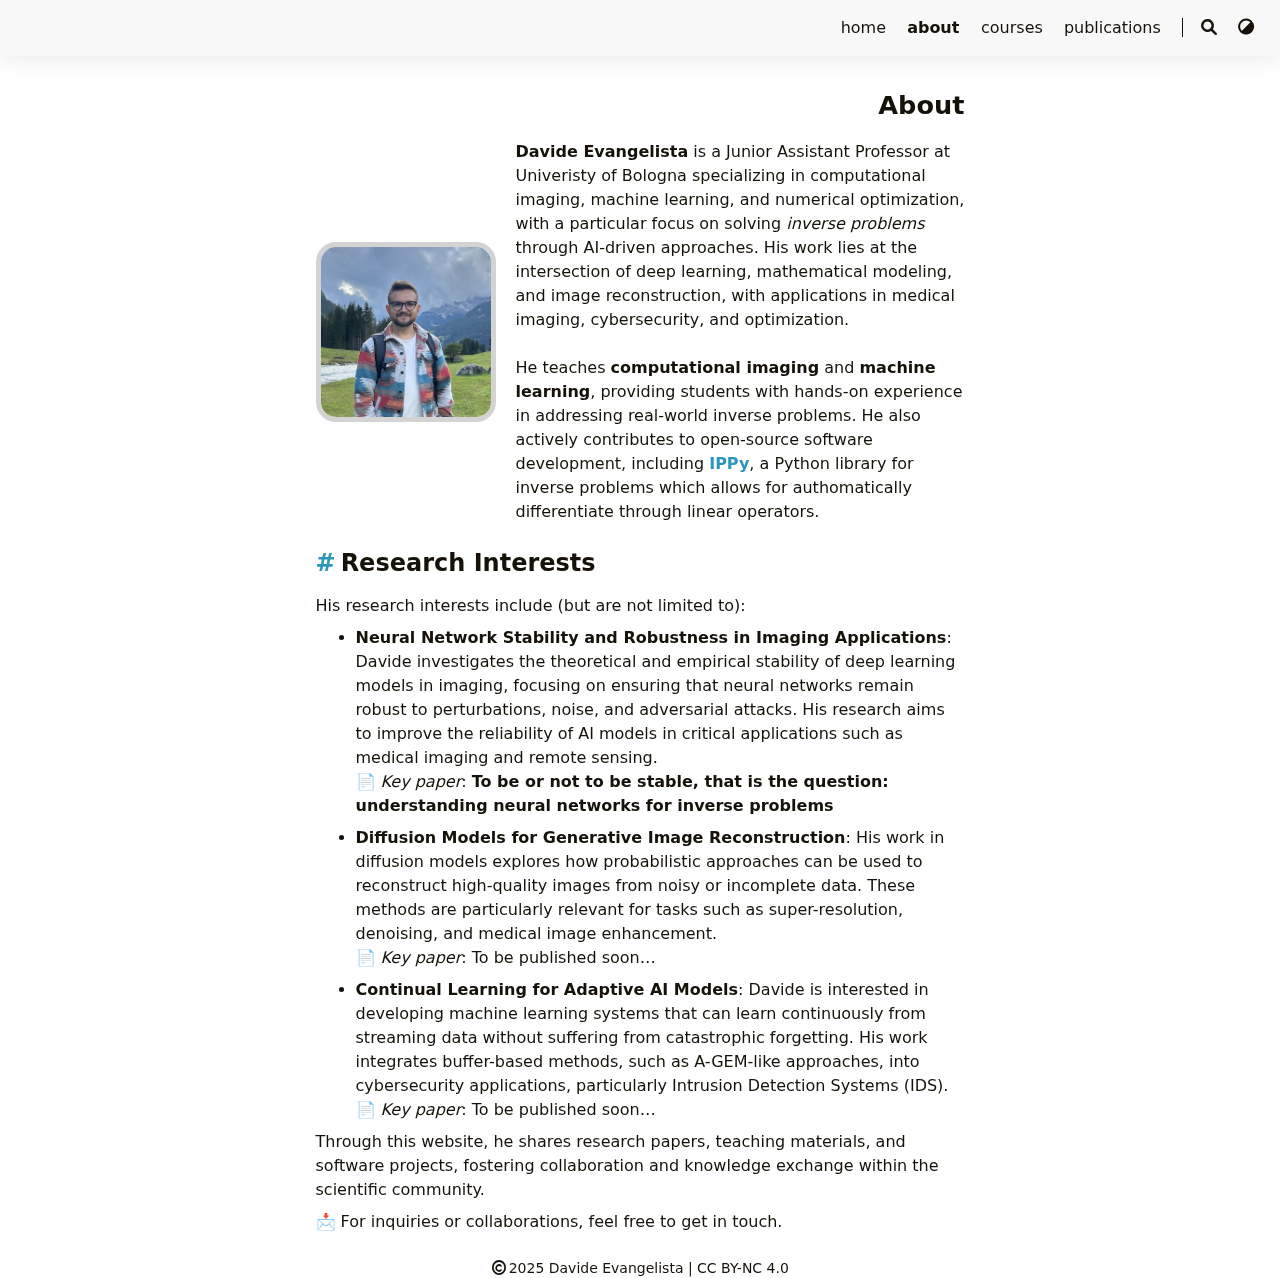
==== commit 006bfb17: "Added about section" ====
--- a/about/index.html
+++ b/about/index.html
@@ -7,24 +7,24 @@
         <title>About - Davide Evangelista Personal website</title><meta name="Description" content="This is my cool site"><meta property="og:url" content="https://devangelista2.github.io/about/">
   <meta property="og:site_name" content="Davide Evangelista Personal website">
   <meta property="og:title" content="About">
-  <meta property="og:description" content="Hello, it’s Davide Evangelista">
+  <meta property="og:description" content="Davide Evangelista is a Junior Assistant Professor at Univeristy of Bologna specializing in computational imaging, machine learning, and numerical optimization, with a particular focus on solving inverse problems through AI-driven approaches. His work lies at the intersection of deep learning, mathematical modeling, and image reconstruction, with applications in medical imaging, cybersecurity, and optimization. He teaches computational imaging and machine learning, providing students with hands-on experience in addressing real-world inverse problems. He also actively contributes to open-source software development, including IPPy, a Python library for inverse problems which allows for authomatically differentiate through linear operators.">
   <meta property="og:locale" content="en">
   <meta property="og:type" content="article">
     <meta property="article:published_time" content="2025-03-23T14:57:15+01:00">
-    <meta property="article:modified_time" content="2025-03-23T14:57:15+01:00">
+    <meta property="article:modified_time" content="2025-03-23T21:57:19+01:00">
     <meta property="og:image" content="https://devangelista2.github.io/logo.png">
 
   <meta name="twitter:card" content="summary_large_image">
   <meta name="twitter:image" content="https://devangelista2.github.io/logo.png">
   <meta name="twitter:title" content="About">
-  <meta name="twitter:description" content="Hello, it’s Davide Evangelista">
+  <meta name="twitter:description" content="Davide Evangelista is a Junior Assistant Professor at Univeristy of Bologna specializing in computational imaging, machine learning, and numerical optimization, with a particular focus on solving inverse problems through AI-driven approaches. His work lies at the intersection of deep learning, mathematical modeling, and image reconstruction, with applications in medical imaging, cybersecurity, and optimization. He teaches computational imaging and machine learning, providing students with hands-on experience in addressing real-world inverse problems. He also actively contributes to open-source software development, including IPPy, a Python library for inverse problems which allows for authomatically differentiate through linear operators.">
       <meta name="twitter:site" content="@d_evangelista2">
 <meta name="application-name" content="My cool site">
 <meta name="apple-mobile-web-app-title" content="My cool site"><meta name="theme-color" content="#ffffff"><meta name="msapplication-TileColor" content="#da532c"><link rel="shortcut icon" type="image/x-icon" href="/favicon.ico" />
         <link rel="icon" type="image/png" sizes="32x32" href="/favicon-32x32.png">
-        <link rel="icon" type="image/png" sizes="16x16" href="/favicon-16x16.png"><link rel="apple-touch-icon" sizes="180x180" href="/apple-touch-icon.png"><link rel="mask-icon" href="/safari-pinned-tab.svg" color="#5bbad5"><link rel="manifest" href="/site.webmanifest"><link rel="canonical" href="https://devangelista2.github.io/about/" /><link rel="next" href="https://devangelista2.github.io/courses/" /><link rel="stylesheet" href="/css/style.min.css"><link rel="preload" href="/lib/fontawesome-free/css/all.min.css" as="style" onload="this.onload=null;this.rel='stylesheet'">
-        <noscript><link rel="stylesheet" href="/lib/fontawesome-free/css/all.min.css"></noscript><link rel="preload" href="/lib/animate/animate.min.css" as="style" onload="this.onload=null;this.rel='stylesheet'">
-        <noscript><link rel="stylesheet" href="/lib/animate/animate.min.css"></noscript><script type="application/ld+json">
+        <link rel="icon" type="image/png" sizes="16x16" href="/favicon-16x16.png"><link rel="apple-touch-icon" sizes="180x180" href="/apple-touch-icon.png"><link rel="mask-icon" href="/safari-pinned-tab.svg" color="#5bbad5"><link rel="manifest" href="/site.webmanifest"><link rel="canonical" href="https://devangelista2.github.io/about/" /><link rel="next" href="https://devangelista2.github.io/courses/" /><link rel="stylesheet" href="/css/style.min.0b4294dead3bcb53946d16fb4769f4b9032c426ec3a33609afe9b90ccc391015.css" integrity="sha256-C0KU3q07y1OUbRb7R2n0uQMsQm7DozYJr+m5DMw5EBU="><link rel="preload" href="/lib/fontawesome-free/css/all.min.74005d7c17d4a02f2f25404ec0655d9bc2fdaa53166874c87d7b7eec69d9088a.css" integrity="sha256-dABdfBfUoC8vJUBOwGVdm8L9qlMWaHTIfXt+7GnZCIo=" as="style" onload="this.onload=null;this.rel='stylesheet'">
+        <noscript><link rel="stylesheet" href="/lib/fontawesome-free/css/all.min.74005d7c17d4a02f2f25404ec0655d9bc2fdaa53166874c87d7b7eec69d9088a.css" integrity="sha256-dABdfBfUoC8vJUBOwGVdm8L9qlMWaHTIfXt+7GnZCIo="></noscript><link rel="preload" href="/lib/animate/animate.min.5fbaeb9f8e25d7e0143bae61d4b1802c16ce7390b96ceb2d498b0d96ff4c853f.css" integrity="sha256-X7rrn44l1+AUO65h1LGALBbOc5C5bOstSYsNlv9MhT8=" as="style" onload="this.onload=null;this.rel='stylesheet'">
+        <noscript><link rel="stylesheet" href="/lib/animate/animate.min.5fbaeb9f8e25d7e0143bae61d4b1802c16ce7390b96ceb2d498b0d96ff4c853f.css" integrity="sha256-X7rrn44l1+AUO65h1LGALBbOc5C5bOstSYsNlv9MhT8="></noscript><script type="application/ld+json">
     {
         "@context": "http://schema.org",
         "@type": "BlogPosting",
@@ -33,8 +33,8 @@
         "mainEntityOfPage": {
             "@type": "WebPage",
             "@id": "https:\/\/devangelista2.github.io\/about\/"
-        },"genre": "page","wordcount":  4 ,
-        "url": "https:\/\/devangelista2.github.io\/about\/","datePublished": "2025-03-23T14:57:15+01:00","dateModified": "2025-03-23T14:57:15+01:00","publisher": {
+        },"genre": "page","wordcount":  311 ,
+        "url": "https:\/\/devangelista2.github.io\/about\/","datePublished": "2025-03-23T14:57:15+01:00","dateModified": "2025-03-23T21:57:19+01:00","publisher": {
             "@type": "Organization",
             "name": ""},"author": {
                 "@type": "Person",
@@ -102,7 +102,34 @@
     <div class="search-dropdown mobile">
         <div id="search-dropdown-mobile"></div>
     </div><main class="main">
-                <div class="container"><div class="page single special"><h1 class="single-title animate__animated animate__pulse animate__faster">About</h1><div class="content" id="content"><p>Hello, it&rsquo;s Davide Evangelista</p>
+                <div class="container"><div class="page single special"><h1 class="single-title animate__animated animate__pulse animate__faster">About</h1><div class="content" id="content"><style>
+  img:hover {
+    transform: translateY(-5px); /* Moves the image up by 5px on hover */
+  }
+</style>
+<div style="display: flex; align-items: center;">
+<img src="/images/avatar.png" alt="Profile Picture" width="180" style="border-radius: 20px; margin-right: 20px; border: 5px solid lightgray; transition: transform 0.3s ease;"/>
+<p><b>Davide Evangelista</b> is a Junior Assistant Professor at Univeristy of Bologna specializing in computational imaging, machine learning, and numerical optimization, with a particular focus on solving <i>inverse problems</i> through AI-driven approaches. His work lies at the intersection of deep learning, mathematical modeling, and image reconstruction, with applications in medical imaging, cybersecurity, and optimization. </br></br>
+He teaches <b>computational imaging</b> and <b>machine learning</b>, providing students with hands-on experience in addressing real-world inverse problems. He also actively contributes to open-source software development, including <b><a href="">IPPy</a></b>, a Python library for inverse problems which allows for authomatically differentiate through linear operators. </p>
+</div>
+<h2 id="research-interests">Research Interests</h2>
+<p>His research interests include (but are not limited to):</p>
+<ul>
+<li>
+<p><strong>Neural Network Stability and Robustness in Imaging Applications</strong>: Davide investigates the theoretical and empirical stability of deep learning models in imaging, focusing on ensuring that neural networks remain robust to perturbations, noise, and adversarial attacks. His research aims to improve the reliability of AI models in critical applications such as medical imaging and remote sensing. </br>
+<a href="https://epubs.siam.org/doi/abs/10.1137/23M1586872">📄</a> <em>Key paper</em>: <strong>To be or not to be stable, that is the question: understanding neural networks for inverse problems</strong></p>
+</li>
+<li>
+<p><strong>Diffusion Models for Generative Image Reconstruction</strong>: His work in diffusion models explores how probabilistic approaches can be used to reconstruct high-quality images from noisy or incomplete data. These methods are particularly relevant for tasks such as super-resolution, denoising, and medical image enhancement. </br>
+📄 <em>Key paper</em>: To be published soon&hellip;</p>
+</li>
+<li>
+<p><strong>Continual Learning for Adaptive AI Models</strong>: Davide is interested in developing machine learning systems that can learn continuously from streaming data without suffering from catastrophic forgetting. His work integrates buffer-based methods, such as A-GEM-like approaches, into cybersecurity applications, particularly Intrusion Detection Systems (IDS). </br>
+📄 <em>Key paper</em>: To be published soon&hellip;</p>
+</li>
+</ul>
+<p>Through this website, he shares research papers, teaching materials, and software projects, fostering collaboration and knowledge exchange within the scientific community.</p>
+<p>📩 For inquiries or collaborations, feel free to get in touch.</p>
 </div></div></div>
             </main><footer class="footer">
         <div class="footer-container"><div class="footer-line" itemscope itemtype="http://schema.org/CreativeWork"><i class="far fa-copyright fa-fw" aria-hidden="true"></i><span itemprop="copyrightYear">2025</span><span class="author" itemprop="copyrightHolder">&nbsp;<a href="/" target="_blank">Davide Evangelista</a></span>&nbsp;|&nbsp;<span class="license"><a rel="license external nofollow noopener noreffer" href="https://creativecommons.org/licenses/by-nc/4.0/" target="_blank">CC BY-NC 4.0</a></span></div>
@@ -117,5 +144,5 @@
         <div id="fixed-buttons-hidden"><a href="#" id="view-comments" class="fixed-button" title="View Comments">
                 <i class="fas fa-comment fa-fw" aria-hidden="true"></i>
             </a>
-        </div><link rel="stylesheet" href="/lib/katex/katex.min.css"><script src="/lib/autocomplete/autocomplete.min.js"></script><script src="/lib/lunr/lunr.min.js"></script><script src="/lib/lazysizes/lazysizes.min.js"></script><script src="/lib/clipboard/clipboard.min.js"></script><script src="/lib/sharer/sharer.min.js"></script><script src="/lib/katex/katex.min.js"></script><script src="/lib/katex/contrib/auto-render.min.js"></script><script src="/lib/katex/contrib/copy-tex.min.js"></script><script src="/lib/katex/contrib/mhchem.min.js"></script><script>window.config={"comment":{},"math":{"delimiters":[{"display":true,"left":"$$","right":"$$"},{"display":true,"left":"\\[","right":"\\]"},{"display":true,"left":"\\begin{equation}","right":"\\end{equation}"},{"display":true,"left":"\\begin{equation*}","right":"\\end{equation*}"},{"display":true,"left":"\\begin{align}","right":"\\end{align}"},{"display":true,"left":"\\begin{align*}","right":"\\end{align*}"},{"display":true,"left":"\\begin{alignat}","right":"\\end{alignat}"},{"display":true,"left":"\\begin{alignat*}","right":"\\end{alignat*}"},{"display":true,"left":"\\begin{gather}","right":"\\end{gather}"},{"display":true,"left":"\\begin{CD}","right":"\\end{CD}"},{"display":false,"left":"$","right":"$"},{"display":false,"left":"\\(","right":"\\)"}],"strict":false},"search":{"highlightTag":"em","lunrIndexURL":"/index.json","maxResultLength":10,"noResultsFound":"No results found","snippetLength":30,"type":"lunr"}};</script><script src="/js/theme.min.js"></script></body>
+        </div><link rel="stylesheet" href="/lib/katex/katex.min.f787891b550d554c214aa8902f39ac46df2dbd48fdec500a2040a5dce1e8ab58.css" integrity="sha256-94eJG1UNVUwhSqiQLzmsRt8tvUj97FAKIECl3OHoq1g="><script src="/lib/autocomplete/autocomplete.min.ae2da1bd62c6469ee27770ad1cddf2e8296d8a7f6d85b091463e5200c5e320af.js" integrity="sha256-ri2hvWLGRp7id3CtHN3y6Cltin9thbCRRj5SAMXjIK8="></script><script src="/lib/lunr/lunr.min.08a93c0120364b01159db3c287f39b2180bb740334472bda0675bd3f18981676.js" integrity="sha256-CKk8ASA2SwEVnbPCh/ObIYC7dAM0RyvaBnW9PxiYFnY="></script><script src="/lib/lazysizes/lazysizes.min.3d9120fa621da6d613c1698b7014ec6bdf4620366e8f2b7b547059f4b6f6272b.js" integrity="sha256-PZEg+mIdptYTwWmLcBTsa99GIDZujyt7VHBZ9Lb2Jys="></script><script src="/lib/clipboard/clipboard.min.e17a1d816e13c0826e0ed7febfabc3277f45571234bde0bf9120829a7169edc9.js" integrity="sha256-4XodgW4TwIJuDtf+v6vDJ39FVxI0veC/kSCCmnFp7ck="></script><script src="/lib/sharer/sharer.min.bb9594bf58d14dbb3c9acc003dad8a2e6a63d5c4ebb80e027bc1871c3ee406c8.js" integrity="sha256-u5WUv1jRTbs8mswAPa2KLmpj1cTruA4Ce8GHHD7kBsg="></script><script src="/lib/katex/katex.min.863811e2baa0849c77bc92d26d44f4d0a4843c2a8ab52c462017dea57316e4d8.js" integrity="sha256-hjgR4rqghJx3vJLSbUT00KSEPCqKtSxGIBfepXMW5Ng="></script><script src="/lib/katex/contrib/auto-render.min.bb53eb953394531aae36fdd537065c4244eb8542901a3ce914601d932675b8ac.js" integrity="sha256-u1PrlTOUUxquNv3VNwZcQkTrhUKQGjzpFGAdkyZ1uKw="></script><script src="/lib/katex/contrib/copy-tex.min.07770af90943a1de1a1010794bc78c6a7346d46d48fb63e35cc76ba76b827604.js" integrity="sha256-B3cK+QlDod4aEBB5S8eManNG1G1I+2PjXMdrp2uCdgQ="></script><script src="/lib/katex/contrib/mhchem.min.9f87e5e9c384a160472d0045035a8641f6013358eddb3ece708634a50f946a40.js" integrity="sha256-n4fl6cOEoWBHLQBFA1qGQfYBM1jt2z7OcIY0pQ+UakA="></script><script>window.config={"comment":{},"math":{"delimiters":[{"display":true,"left":"$$","right":"$$"},{"display":true,"left":"\\[","right":"\\]"},{"display":true,"left":"\\begin{equation}","right":"\\end{equation}"},{"display":true,"left":"\\begin{equation*}","right":"\\end{equation*}"},{"display":true,"left":"\\begin{align}","right":"\\end{align}"},{"display":true,"left":"\\begin{align*}","right":"\\end{align*}"},{"display":true,"left":"\\begin{alignat}","right":"\\end{alignat}"},{"display":true,"left":"\\begin{alignat*}","right":"\\end{alignat*}"},{"display":true,"left":"\\begin{gather}","right":"\\end{gather}"},{"display":true,"left":"\\begin{CD}","right":"\\end{CD}"},{"display":false,"left":"$","right":"$"},{"display":false,"left":"\\(","right":"\\)"}],"strict":false},"search":{"highlightTag":"em","lunrIndexURL":"/index.json","maxResultLength":10,"noResultsFound":"No results found","snippetLength":30,"type":"lunr"}};</script><script src="/js/theme.min.45e4040859bc8b0aef5105c8f534fc63f12049ae9ac94950dc8d429523de9bc5.js" integrity="sha256-ReQECFm8iwrvUQXI9TT8Y/EgSa6ayUlQ3I1ClSPem8U="></script></body>
 </html>
--- a/css/style.min.0b4294dead3bcb53946d16fb4769f4b9032c426ec3a33609afe9b90ccc391015.css
+++ b/css/style.min.0b4294dead3bcb53946d16fb4769f4b9032c426ec3a33609afe9b90ccc391015.css
@@ -0,0 +1,3 @@
+*,::before,::after{box-sizing:border-box}html{font-family:system-ui, 'Segoe UI', Roboto, Helvetica, Arial, sans-serif, 'Apple Color Emoji', 'Segoe UI Emoji';line-height:1.15;-webkit-text-size-adjust:100%;tab-size:4}body{margin:0}b,strong{font-weight:bolder}code,kbd,samp,pre{font-family:ui-monospace, SFMono-Regular, Consolas, 'Liberation Mono', Menlo, monospace;font-size:1em}small{font-size:80%}sub,sup{font-size:75%;line-height:0;position:relative;vertical-align:baseline}sub{bottom:-0.25em}sup{top:-0.5em}table{border-color:currentcolor}button,input,optgroup,select,textarea{font-family:inherit;font-size:100%;line-height:1.15;margin:0}button,[type='button'],[type='reset'],[type='submit']{-webkit-appearance:button}legend{padding:0}progress{vertical-align:baseline}::-webkit-inner-spin-button,::-webkit-outer-spin-button{height:auto}[type='search']{-webkit-appearance:textfield;outline-offset:-2px}::-webkit-search-decoration{-webkit-appearance:none}::-webkit-file-upload-button{-webkit-appearance:button;font:inherit}summary{display:list-item}@font-face{font-family:Emoji;src:local("Apple Color Emoji"),local("Segoe UI Emoji"),local("Segoe UI Symbol"),local("Noto Color Emoji");unicode-range:U+1F000-1F644, U+203C-3299}:root{--global-font-family: system-ui, -apple-system, Segoe UI, Roboto, Emoji, Helvetica, Arial, sans-serif;--global-font-size: 16px;--global-font-weight: 400;--global-line-height: 1.5rem;--header-height: 3.5rem;--header-title-font-family: system-ui, -apple-system, Segoe UI, Roboto, Emoji, Helvetica, Arial, sans-serif;--header-title-font-size: 1.5rem;--toc-title-font-size: 1.2rem;--toc-content-font-size: .875rem;--code-font-family: "Source Code Pro", Menlo, Monaco, Consolas, "Liberation Mono", "Courier New", monospace;--code-font-size: .875rem}html{font-family:var(--global-font-family);font-weight:var(--global-font-weight);font-display:swap;font-size:var(--global-font-size);line-height:var(--global-line-height);width:100%;scroll-behavior:smooth}html main [id]{scroll-margin-top:calc(var(--header-height) + .5rem)}html h1{line-height:125%}::-webkit-scrollbar{width:.5rem;height:.5rem}::-webkit-scrollbar-thumb{background-color:#87878d}::-webkit-scrollbar-thumb:hover{background-color:#a9a9b3}::selection{background-color:rgba(53,166,247,0.25)}[theme=dark] ::selection{background-color:rgba(50,112,194,0.4)}body{background-color:#fff;color:#161209;word-wrap:break-word;overflow-wrap:break-word;scrollbar-color:auto}body[theme=dark]{color:#a9a9b3;background-color:#292a2d}a,a::before,a::after{text-decoration:none;color:#161209}[theme=dark] a,[theme=dark] a::before,[theme=dark] a::after{color:#a9a9b3}a:active,a:hover{color:#2d96bd}[theme=dark] a:active,[theme=dark] a:hover{color:#fff}#mask{background-repeat:no-repeat;background-position:center;position:fixed;top:0;left:0;width:100%;height:100%;z-index:-1;background-color:rgba(0,0,0,0)}.blur #mask{z-index:100;background-color:rgba(0,0,0,0.25)}img.lazyload,img.lazyloading{-o-object-fit:scale-down;object-fit:scale-down;font-family:"object-fit: scale-down;"}img.lazyloaded{-o-object-fit:contain;object-fit:contain;font-family:"object-fit: contain;"}svg.icon{display:inline-block;width:1.25em;height:1em;text-align:center}svg.icon path{fill:currentColor}img.emoji{height:1em;width:1em;margin:0 .05em 0 .1em;vertical-align:-.1em}.details .details-summary:hover{cursor:pointer}.details i.details-icon{color:#a9a9b3;-webkit-transition:transform 0.2s ease;-moz-transition:transform 0.2s ease;-o-transition:transform 0.2s ease;transition:transform 0.2s ease}[theme=dark] .details i.details-icon{color:#5d5d5f}.details .details-content{max-height:0;overflow-y:hidden;-webkit-transition:max-height 0.8s cubic-bezier(0, 1, 0, 1) -0.1s;-moz-transition:max-height 0.8s cubic-bezier(0, 1, 0, 1) -0.1s;-o-transition:max-height 0.8s cubic-bezier(0, 1, 0, 1) -0.1s;transition:max-height 0.8s cubic-bezier(0, 1, 0, 1) -0.1s}.details.open i.details-icon{-webkit-transform:rotate(90deg);-ms-transform:rotate(90deg);-o-transform:rotate(90deg);transform:rotate(90deg)}.details.open .details-content{max-height:10000px;-webkit-transition:max-height 0.8s cubic-bezier(0.5, 0, 1, 0) 0s;-moz-transition:max-height 0.8s cubic-bezier(0.5, 0, 1, 0) 0s;-o-transition:max-height 0.8s cubic-bezier(0.5, 0, 1, 0) 0s;transition:max-height 0.8s cubic-bezier(0.5, 0, 1, 0) 0s}#fixed-buttons{display:none}#fixed-buttons-hidden{display:none}.fixed-button{display:block;z-index:100;position:fixed;right:1.5rem;bottom:1.5rem;font-size:1rem;line-height:1.3rem;padding:.6rem .6rem;color:#a9a9b3;background:#f8f8f8;-webkit-border-radius:2rem;-moz-border-radius:2rem;border-radius:2rem;-webkit-transition:color 0.4s ease;-moz-transition:color 0.4s ease;-o-transition:color 0.4s ease;transition:color 0.4s ease}.blur .fixed-button{-webkit-filter:blur(1.5px);filter:blur(1.5px)}.fixed-button:hover,.fixed-button:active{color:#161209;cursor:pointer}.fixed-button:active,.fixed-button:focus,.fixed-button:hover{outline:none}[theme=dark] .fixed-button{color:#5d5d5f;background:#252627}[theme=dark] .fixed-button:hover,[theme=dark] .fixed-button:active{color:#a9a9b3}.fixed-button:nth-last-of-type(1){bottom:1.5rem}.fixed-button:nth-last-of-type(2){bottom:4.5rem}.fixed-button:nth-last-of-type(3){bottom:7.5rem}.cc-window.cc-banner .cc-btn{color:#161209}.cc-window.cc-banner .cc-btn:hover,.cc-window.cc-banner .cc-btn:focus{background-color:#ccc}[theme=dark] .cc-window.cc-banner .cc-btn{color:#161209}[theme=dark] .cc-window.cc-banner .cc-btn:hover,[theme=dark] .cc-window.cc-banner .cc-btn:focus{background-color:#fff}.wrapper{display:flex;flex-direction:column;min-height:100vh;width:100%}.wrapper main{flex:1 0 auto}.wrapper main .container{padding:0 1rem}.page{position:relative;max-width:1080px;width:64%;margin:0 auto}[data-header-desktop] .page{padding-top:var(--header-height)}[data-header-desktop=normal] .page{padding-top:0}.blur .page{-webkit-filter:blur(1.5px);filter:blur(1.5px)}.toc .toc-title{font-size:var(--toc-title-font-size);font-weight:bold;text-transform:uppercase}.toc .toc-content{font-size:var(--toc-content-font-size)}.toc .toc-content ul{text-indent:-0.85rem;padding-left:.8rem;list-style:none}.toc .toc-content ul a:first-child::before{content:"|";font-weight:bolder;margin-right:.5rem;color:#2d96bd}[theme=dark] .toc .toc-content ul a:first-child::before{color:#55bde2}.toc .toc-content ul ul{padding-left:1.5rem}.toc ruby{background:#f5f5f5}.toc ruby rt{color:#a9a9b3}[theme=dark] .toc ruby{background:#272C34}[theme=dark] .toc ruby rt{color:#5d5d5f}#toc-auto{display:block;position:absolute;width:10000px;max-width:0;padding:0 .8rem;border-left:4px solid #f0f0f0;word-wrap:break-word;overflow-wrap:break-word;box-sizing:border-box;top:10rem;left:0;visibility:hidden}[data-header-desktop=normal] #toc-auto{top:5rem}.blur #toc-auto{-webkit-filter:blur(1.5px);filter:blur(1.5px)}[theme=dark] #toc-auto{border-left-color:#363636}#toc-auto .toc-title{margin:.8rem 0}#toc-auto .toc-content.always-active ul{display:block}#toc-auto .toc-content>nav>ul{margin:.625rem 0}#toc-auto .toc-content ul ul{display:none}#toc-auto .toc-content ul .has-active>ul{display:block}#toc-auto .toc-content a.active{font-weight:bold;color:#2d96bd}[theme=dark] #toc-auto .toc-content a.active{color:#55bde2}#toc-auto .toc-content a.active::before{color:#ef3982}[theme=dark] #toc-auto .toc-content a.active::before{color:#bdebfc}#toc-static{display:none;margin:.8rem 0}#toc-static[data-kept=true]{display:block}#toc-static .toc-title{display:flex;justify-content:space-between;line-height:2em;padding:0 .75rem;background:#e6e6e6}[theme=dark] #toc-static .toc-title{background:#1a1d23}#toc-static .toc-content{background-color:#f5f5f5}#toc-static .toc-content>nav>ul{margin:0;padding:.4rem 1rem .4rem 1.8rem}[theme=dark] #toc-static .toc-content{background-color:#272C34}#toc-static.open .toc-title{background:#ededed}[theme=dark] #toc-static.open .toc-title{background:#20252b}.single .single-title{margin:2rem 0 .5rem;font-size:1.6rem;font-weight:bold;line-height:140%}.single .single-subtitle{margin:.5rem 0;font-size:1.2rem;font-weight:normal;line-height:100%}.single .post-meta{font-size:.875rem;color:#a9a9b3}.single .post-meta span{display:inline-block}[theme=dark] .single .post-meta{color:#5d5d5f}.single .post-meta a,.single .post-meta a::before,.single .post-meta a::after{text-decoration:none;color:#2d96bd}[theme=dark] .single .post-meta a,[theme=dark] .single .post-meta a::before,[theme=dark] .single .post-meta a::after{color:#a9a9b3}.single .post-meta a:active,.single .post-meta a:hover{color:#ef3982}[theme=dark] .single .post-meta a:active,[theme=dark] .single .post-meta a:hover{color:#fff}.single .post-meta .author{font-size:1.05rem}.single .featured-image{margin:.5rem 0 1rem 0}.single .featured-image img{display:block;max-width:100%;height:auto;margin:0 auto;overflow:hidden}.single .featured-image img.lazyloaded{width:100%}.single .content>h2{font-size:1.5rem}.single .content>h2 code{font-size:1.25rem}.single .content>h3{font-size:1.375rem}.single .content>h3 code{font-size:1.125rem}.single .content>h4{font-size:1.25rem}.single .content>h4 code{font-size:1rem}.single .content>h5{font-size:1.125rem}.single .content>h6{font-size:1rem}.single .content h2,.single .content h3,.single .content h4,.single .content h5,.single .content h6{font-weight:bold;margin:1.2rem 0}[theme=dark] .single .content h2,[theme=dark] .single .content h3,[theme=dark] .single .content h4,[theme=dark] .single .content h5,[theme=dark] .single .content h6{font-weight:bolder}.single .content>h2>.header-mark::before,.single .content>h3>.header-mark::before,.single .content>h4>.header-mark::before,.single .content>h5>.header-mark::before,.single .content>h6>.header-mark::before{content:"|";margin-right:.3125rem;color:#2d96bd}[theme=dark] .single .content>h2>.header-mark::before,[theme=dark] .single .content>h3>.header-mark::before,[theme=dark] .single .content>h4>.header-mark::before,[theme=dark] .single .content>h5>.header-mark::before,[theme=dark] .single .content>h6>.header-mark::before{color:#55bde2}.single .content>h2>.header-mark::before{content:"#"}.single .content p{margin:.5rem 0}.single .content b,.single .content strong{font-weight:bold}[theme=dark] .single .content b,[theme=dark] .single .content strong{color:#ddd}.single .content a,.single .content a::before,.single .content a::after{text-decoration:none;color:#2d96bd}[theme=dark] .single .content a,[theme=dark] .single .content a::before,[theme=dark] .single .content a::after{color:#55bde2}.single .content a:active,.single .content a:hover{color:#ef3982}[theme=dark] .single .content a:active,[theme=dark] .single .content a:hover{color:#bdebfc}.single .content a{word-wrap:break-word;overflow-wrap:break-word}[theme=dark] .single .content a b,[theme=dark] .single .content a strong{color:#55bde2}.single .content [theme=dark] a:hover b,.single .content [theme=dark] a:hover strong{color:#bdebfc}.single .content ul,.single .content ol{margin:.5rem 0;padding-left:2.5rem}.single .content ul{list-style-type:disc}.single .content ruby{background:#f5f5f5}.single .content ruby rt{color:#a9a9b3}[theme=dark] .single .content ruby{background:#272C34}[theme=dark] .single .content ruby rt{color:#5d5d5f}.single .content table{width:100%;max-width:100%;margin:.625rem 0;border-spacing:0;background:#fff;border-collapse:collapse;overflow-x:auto}.single .content table::-webkit-scrollbar{background-color:#fff}[theme=dark] .single .content table::-webkit-scrollbar{background-color:#272c34}[theme=dark] .single .content table{background:#272c34}.single .content table thead{background:#ededed}[theme=dark] .single .content table thead{background-color:#20252b}.single .content table th,.single .content table td{padding:.3rem 1rem;border:1px solid #e8e8e8}[theme=dark] .single .content table th,[theme=dark] .single .content table td{border-color:#1c2025}.single .content img{max-width:100%;min-height:1em;height:auto}.single .content figure{margin:.5rem;text-align:center}.single .content figure .image-caption:not(:empty){min-width:20%;max-width:80%;display:inline-block;padding:.5rem;margin:0 auto;font-size:.875rem;color:#969696}.single .content figure img{display:block;height:auto;margin:0 auto;overflow:hidden}.single .content blockquote{display:block;border-left:0.5rem solid #6bd6fd;background-color:rgba(107,214,253,0.2);padding:.25rem .75rem;margin:1rem 0}[theme=dark] .single .content blockquote{border-left-color:#59c5ec;background-color:rgba(89,197,236,0.2)}.single .content .footnotes{color:#a9a9b3}[theme=dark] .single .content .footnotes{color:#5d5d5f}.single .content .footnotes p{margin:.25rem 0}.single .content code{display:inline-block;max-width:100%;padding:0 .4rem;word-wrap:break-word;overflow-wrap:break-word;-webkit-line-break:anywhere;-ms-line-break:anywhere;line-break:anywhere;font-size:var(--code-font-size);font-family:var(--code-font-family);color:#E74C3C}[theme=dark] .single .content code{color:#E5BF78}.single .content pre{margin:0;padding:8px;-moz-tab-size:4;-o-tab-size:4;tab-size:4}.single .content pre code{padding:0}.single .content pre img{min-height:1em;max-height:1.2em;vertical-align:text-bottom}.single .content code,.single .content pre{background:#f5f5f5}[theme=dark] .single .content code,[theme=dark] .single .content pre{background:#272C34}.single .content .code-block{line-height:1.25rem;margin:.5rem 0}.single .content .code-block .code-header{display:flex;justify-content:space-between;align-items:center;box-sizing:border-box;width:100%;font-family:var(--global-font-family);font-weight:bold;color:#9c9c9c;background:#e1e1e1}[theme=dark] .single .content .code-block .code-header{color:#b1b0b0;background:#1a1d23}.single .content .code-block .code-header:hover{cursor:pointer}.single .content .code-block .code-header .code-title{width:100%;padding:.4rem}.single .content .code-block .code-header .code-title::after{padding-left:.2rem;content:"Code"}.single .content .code-block .code-header.language-bash .code-title::after{content:"Bash"}.single .content .code-block .code-header.language-c .code-title::after{content:"C"}.single .content .code-block .code-header.language-cs .code-title::after{content:"C#"}.single .content .code-block .code-header.language-cpp .code-title::after{content:"C++"}.single .content .code-block .code-header.language-clojure .code-title::after{content:"Clojure"}.single .content .code-block .code-header.language-coffeescript .code-title::after{content:"CoffeeScript"}.single .content .code-block .code-header.language-css .code-title::after{content:"CSS"}.single .content .code-block .code-header.language-dart .code-title::after{content:"Dart"}.single .content .code-block .code-header.language-diff .code-title::after{content:"Diff"}.single .content .code-block .code-header.language-erlang .code-title::after{content:"Erlang"}.single .content .code-block .code-header.language-go .code-title::after{content:"Go"}.single .content .code-block .code-header.language-go-html-template .code-title::after{content:"Go HTML Template"}.single .content .code-block .code-header.language-groovy .code-title::after{content:"Groovy"}.single .content .code-block .code-header.language-haskell .code-title::after{content:"Haskell"}.single .content .code-block .code-header.language-html .code-title::after{content:"HTML"}.single .content .code-block .code-header.language-http .code-title::after{content:"HTTP"}.single .content .code-block .code-header.language-xml .code-title::after{content:"XML"}.single .content .code-block .code-header.language-java .code-title::after{content:"Java"}.single .content .code-block .code-header.language-js .code-title::after{content:"JavaScript"}.single .content .code-block .code-header.language-javascript .code-title::after{content:"JavaScript"}.single .content .code-block .code-header.language-json .code-title::after{content:"JSON"}.single .content .code-block .code-header.language-kotlin .code-title::after{content:"Kotlin"}.single .content .code-block .code-header.language-latex .code-title::after{content:"LaTeX"}.single .content .code-block .code-header.language-less .code-title::after{content:"Less"}.single .content .code-block .code-header.language-lisp .code-title::after{content:"Lisp"}.single .content .code-block .code-header.language-lua .code-title::after{content:"Lua"}.single .content .code-block .code-header.language-makefile .code-title::after{content:"Makefile"}.single .content .code-block .code-header.language-markdown .code-title::after{content:"Markdown"}.single .content .code-block .code-header.language-matlab .code-title::after{content:"Matlab"}.single .content .code-block .code-header.language-objectivec .code-title::after{content:"Objective-C"}.single .content .code-block .code-header.language-php .code-title::after{content:"PHP"}.single .content .code-block .code-header.language-perl .code-title::after{content:"Perl"}.single .content .code-block .code-header.language-powershell .code-title::after{content:"PowerShell"}.single .content .code-block .code-header.language-posh .code-title::after{content:"PowerShell"}.single .content .code-block .code-header.language-puppet .code-title::after{content:"Puppet"}.single .content .code-block .code-header.language-pwsh .code-title::after{content:"PowerShell"}.single .content .code-block .code-header.language-python .code-title::after{content:"Python"}.single .content .code-block .code-header.language-r .code-title::after{content:"R"}.single .content .code-block .code-header.language-ruby .code-title::after{content:"Ruby"}.single .content .code-block .code-header.language-rust .code-title::after{content:"Rust"}.single .content .code-block .code-header.language-scala .code-title::after{content:"Scala"}.single .content .code-block .code-header.language-scss .code-title::after{content:"Scss"}.single .content .code-block .code-header.language-shell .code-title::after{content:"Shell"}.single .content .code-block .code-header.language-sql .code-title::after{content:"SQL"}.single .content .code-block .code-header.language-swift .code-title::after{content:"Swift"}.single .content .code-block .code-header.language-tex .code-title::after{content:"TeX"}.single .content .code-block .code-header.language-toml .code-title::after{content:"TOML"}.single .content .code-block .code-header.language-ts .code-title::after{content:"TypeScript"}.single .content .code-block .code-header.language-typescript .code-title::after{content:"TypeScript"}.single .content .code-block .code-header.language-vue .code-title::after{content:"Vue"}.single .content .code-block .code-header.language-yml .code-title::after{content:"YAML"}.single .content .code-block .code-header.language-yaml .code-title::after{content:"YAML"}.single .content .code-block .code-header .arrow{padding:0 .2rem;-webkit-transition:transform 0.2s ease;-moz-transition:transform 0.2s ease;-o-transition:transform 0.2s ease;transition:transform 0.2s ease}.single .content .code-block .code-header .ellipses{padding:.4rem}.single .content .code-block .code-header .copy{display:none;padding:.4rem}.single .content .code-block .code-header .copy:hover{cursor:pointer;color:#2d96bd}[theme=dark] .single .content .code-block .code-header .copy:hover{color:#fff}.single .content .code-block .highlight{position:relative;max-height:0;overflow-y:hidden;-webkit-transition:max-height 0.8s cubic-bezier(0, 1, 0, 1) -0.1s;-moz-transition:max-height 0.8s cubic-bezier(0, 1, 0, 1) -0.1s;-o-transition:max-height 0.8s cubic-bezier(0, 1, 0, 1) -0.1s;transition:max-height 0.8s cubic-bezier(0, 1, 0, 1) -0.1s;background:#f5f5f5}[theme=dark] .single .content .code-block .highlight{background:#272C34}.single .content .code-block .highlight .hl{background-color:#dcdcdc}[theme=dark] .single .content .code-block .highlight .hl{background-color:#1c2025}.single .content .code-block .highlight code{min-width:100%}.single .content .code-block .highlight code span.line{display:block;min-width:100%}.single .content .code-block .highlight .c,.single .content .code-block .highlight .ch,.single .content .code-block .highlight .cm,.single .content .code-block .highlight .c1,.single .content .code-block .highlight .cs,.single .content .code-block .highlight .cp,.single .content .code-block .highlight .cpf{font-style:italic}.single .content .code-block .highlight .gl{text-decoration:underline}.single .content .code-block .highlight .p{color:#a9a9b3}.single .content .code-block .highlight .k{color:#b501a9}.single .content .code-block .highlight .kc{color:#b501a9}.single .content .code-block .highlight .kd{color:#b501a9}.single .content .code-block .highlight .kn{color:#b501a9}.single .content .code-block .highlight .kp{color:#b501a9}.single .content .code-block .highlight .kr{color:#b501a9}.single .content .code-block .highlight .kt{color:#b501a9}.single .content .code-block .highlight .n{color:#333}.single .content .code-block .highlight .na{color:#2b77fa}.single .content .code-block .highlight .nb{color:#f74840}.single .content .code-block .highlight .bp{color:#f74840}.single .content .code-block .highlight .nc{color:#cb8100}.single .content .code-block .highlight .no{color:#2b77fa}.single .content .code-block .highlight .nd{color:#0086c1}.single .content .code-block .highlight .ni{color:#2b77fa}.single .content .code-block .highlight .ne{color:#2b77fa}.single .content .code-block .highlight .nf{color:#2b77fa}.single .content .code-block .highlight .fm{color:#1ccad6}.single .content .code-block .highlight .nl{color:#2b77fa}.single .content .code-block .highlight .nn{color:#2b77fa}.single .content .code-block .highlight .nx{color:#333}.single .content .code-block .highlight .py{color:#2b77fa}.single .content .code-block .highlight .nt{color:#2b77fa}.single .content .code-block .highlight .nv{color:#2b77fa}.single .content .code-block .highlight .vc{color:#2b77fa}.single .content .code-block .highlight .vg{color:#2b77fa}.single .content .code-block .highlight .vi{color:#2b77fa}.single .content .code-block .highlight .vm{color:#2b77fa}.single .content .code-block .highlight .l{color:#2aa198}.single .content .code-block .highlight .ld{color:#2aa198}.single .content .code-block .highlight .s{color:#24a443}.single .content .code-block .highlight .sa{color:#24a443}.single .content .code-block .highlight .sb{color:#24a443}.single .content .code-block .highlight .sc{color:#24a443}.single .content .code-block .highlight .dl{color:#24a443}.single .content .code-block .highlight .sd{color:#24a443}.single .content .code-block .highlight .s2{color:#24a443}.single .content .code-block .highlight .se{color:#24a443}.single .content .code-block .highlight .sh{color:#24a443}.single .content .code-block .highlight .si{color:#24a443}.single .content .code-block .highlight .sx{color:#24a443}.single .content .code-block .highlight .sr{color:#24a443}.single .content .code-block .highlight .s1{color:#24a443}.single .content .code-block .highlight .ss{color:#24a443}.single .content .code-block .highlight .m{color:#e2893c}.single .content .code-block .highlight .mb{color:#e2893c}.single .content .code-block .highlight .mf{color:#e2893c}.single .content .code-block .highlight .mh{color:#e2893c}.single .content .code-block .highlight .mi{color:#e2893c}.single .content .code-block .highlight .il{color:#e2893c}.single .content .code-block .highlight .mo{color:#e2893c}.single .content .code-block .highlight .o{color:#f19b04}.single .content .code-block .highlight .ow{color:#b501a9}.single .content .code-block .highlight .c{color:#a0a1a8}.single .content .code-block .highlight .ch{color:#a0a1a8}.single .content .code-block .highlight .cm{color:#a0a1a8}.single .content .code-block .highlight .c1{color:#a0a1a8}.single .content .code-block .highlight .cs{color:#a0a1a8}.single .content .code-block .highlight .cp{color:#a0a1a8}.single .content .code-block .highlight .cpf{color:#a0a1a8}.single .content .code-block .highlight .g{color:#e72d40}.single .content .code-block .highlight .gd{color:#e72d40}.single .content .code-block .highlight .ge{color:#e72d40}.single .content .code-block .highlight .gr{color:#e72d40}.single .content .code-block .highlight .gh{color:#e72d40}.single .content .code-block .highlight .gi{color:#e72d40}.single .content .code-block .highlight .go{color:#e72d40}.single .content .code-block .highlight .gp{color:#e72d40}.single .content .code-block .highlight .gs{color:#e72d40}.single .content .code-block .highlight .gu{color:#e72d40}.single .content .code-block .highlight .gt{color:#e72d40}.single .content .code-block .highlight .w{color:#bbb}[theme=dark] .single .content .code-block .highlight .p{color:#a9a9b3}[theme=dark] .single .content .code-block .highlight .k{color:#d371e3}[theme=dark] .single .content .code-block .highlight .kc{color:#d371e3}[theme=dark] .single .content .code-block .highlight .kd{color:#d371e3}[theme=dark] .single .content .code-block .highlight .kn{color:#d371e3}[theme=dark] .single .content .code-block .highlight .kp{color:#d371e3}[theme=dark] .single .content .code-block .highlight .kr{color:#d371e3}[theme=dark] .single .content .code-block .highlight .kt{color:#d371e3}[theme=dark] .single .content .code-block .highlight .n{color:#a9b2c0}[theme=dark] .single .content .code-block .highlight .na{color:#41b0f5}[theme=dark] .single .content .code-block .highlight .nb{color:#19b9c4}[theme=dark] .single .content .code-block .highlight .bp{color:#ecbf6f}[theme=dark] .single .content .code-block .highlight .nc{color:#ecbf6f}[theme=dark] .single .content .code-block .highlight .no{color:#41b0f5}[theme=dark] .single .content .code-block .highlight .nd{color:#ecbf6f}[theme=dark] .single .content .code-block .highlight .ni{color:#41b0f5}[theme=dark] .single .content .code-block .highlight .ne{color:#41b0f5}[theme=dark] .single .content .code-block .highlight .nf{color:#41b0f5}[theme=dark] .single .content .code-block .highlight .fm{color:#19b9c4}[theme=dark] .single .content .code-block .highlight .nl{color:#41b0f5}[theme=dark] .single .content .code-block .highlight .nn{color:#41b0f5}[theme=dark] .single .content .code-block .highlight .nx{color:#a9a9b3}[theme=dark] .single .content .code-block .highlight .py{color:#41b0f5}[theme=dark] .single .content .code-block .highlight .nt{color:#41b0f5}[theme=dark] .single .content .code-block .highlight .nv{color:#41b0f5}[theme=dark] .single .content .code-block .highlight .vc{color:#41b0f5}[theme=dark] .single .content .code-block .highlight .vg{color:#41b0f5}[theme=dark] .single .content .code-block .highlight .vi{color:#41b0f5}[theme=dark] .single .content .code-block .highlight .vm{color:#41b0f5}[theme=dark] .single .content .code-block .highlight .l{color:#2aa198}[theme=dark] .single .content .code-block .highlight .ld{color:#2aa198}[theme=dark] .single .content .code-block .highlight .s{color:#8cc570}[theme=dark] .single .content .code-block .highlight .sa{color:#8cc570}[theme=dark] .single .content .code-block .highlight .sb{color:#8cc570}[theme=dark] .single .content .code-block .highlight .sc{color:#8cc570}[theme=dark] .single .content .code-block .highlight .dl{color:#8cc570}[theme=dark] .single .content .code-block .highlight .sd{color:#8cc570}[theme=dark] .single .content .code-block .highlight .s2{color:#8cc570}[theme=dark] .single .content .code-block .highlight .se{color:#8cc570}[theme=dark] .single .content .code-block .highlight .sh{color:#8cc570}[theme=dark] .single .content .code-block .highlight .si{color:#8cc570}[theme=dark] .single .content .code-block .highlight .sx{color:#8cc570}[theme=dark] .single .content .code-block .highlight .sr{color:#8cc570}[theme=dark] .single .content .code-block .highlight .s1{color:#8cc570}[theme=dark] .single .content .code-block .highlight .ss{color:#8cc570}[theme=dark] .single .content .code-block .highlight .m{color:#db985c}[theme=dark] .single .content .code-block .highlight .mb{color:#db985c}[theme=dark] .single .content .code-block .highlight .mf{color:#db985c}[theme=dark] .single .content .code-block .highlight .mh{color:#db985c}[theme=dark] .single .content .code-block .highlight .mi{color:#db985c}[theme=dark] .single .content .code-block .highlight .il{color:#db985c}[theme=dark] .single .content .code-block .highlight .mo{color:#db985c}[theme=dark] .single .content .code-block .highlight .o{color:#ecbf6f}[theme=dark] .single .content .code-block .highlight .ow{color:#d371e3}[theme=dark] .single .content .code-block .highlight .c{color:#7e848f}[theme=dark] .single .content .code-block .highlight .ch{color:#7e848f}[theme=dark] .single .content .code-block .highlight .cm{color:#7e848f}[theme=dark] .single .content .code-block .highlight .c1{color:#7e848f}[theme=dark] .single .content .code-block .highlight .cs{color:#7e848f}[theme=dark] .single .content .code-block .highlight .cp{color:#7e848f}[theme=dark] .single .content .code-block .highlight .cpf{color:#7e848f}[theme=dark] .single .content .code-block .highlight .g{color:#f16372}[theme=dark] .single .content .code-block .highlight .gd{color:#f16372}[theme=dark] .single .content .code-block .highlight .ge{color:#f16372}[theme=dark] .single .content .code-block .highlight .gr{color:#f16372}[theme=dark] .single .content .code-block .highlight .gh{color:#f16372}[theme=dark] .single .content .code-block .highlight .gi{color:#f16372}[theme=dark] .single .content .code-block .highlight .go{color:#f16372}[theme=dark] .single .content .code-block .highlight .gp{color:#f16372}[theme=dark] .single .content .code-block .highlight .gs{color:#f16372}[theme=dark] .single .content .code-block .highlight .gu{color:#f16372}[theme=dark] .single .content .code-block .highlight .gt{color:#f16372}[theme=dark] .single .content .code-block .highlight .w{color:#bbb}.single .content .code-block.open .code-header{background:#ededed}[theme=dark] .single .content .code-block.open .code-header{background:#20252b}.single .content .code-block.open .code-header .arrow{-webkit-transform:rotate(90deg);-ms-transform:rotate(90deg);-o-transform:rotate(90deg);transform:rotate(90deg)}.single .content .code-block.open .code-header .ellipses{display:none}.single .content .code-block.open .code-header .copy{display:inline}.single .content .code-block.open .highlight{max-height:20000px;-webkit-transition:max-height 0.8s cubic-bezier(0.5, 0, 1, 0) 0s;-moz-transition:max-height 0.8s cubic-bezier(0.5, 0, 1, 0) 0s;-o-transition:max-height 0.8s cubic-bezier(0.5, 0, 1, 0) 0s;transition:max-height 0.8s cubic-bezier(0.5, 0, 1, 0) 0s}.single .content .code-block:not(.open) ::-webkit-scrollbar{height:0}.single .content .code-block.code-line-numbers span.line::before{display:inline-block;counter-increment:code-block;content:counter(code-block);min-width:4ch;text-align:right;text-wrap:nowrap;box-sizing:border-box;border-width:0;margin-right:1rem;color:#9c9c9c}[theme=dark] .single .content .code-block.code-line-numbers span.line::before{color:#b1b0b0}.single .content .gist{font-family:var(--code-font-family);font-size:var(--code-font-size)}.single .content .gist table,.single .content .gist table thead,.single .content .gist table tr,.single .content .gist table td{margin:0;padding:0;border:none}.single .content .gist .gist-file,.single .content .gist .gist-data,.single .content .gist .gist-meta{border:none}.single .content .gist .gist-meta{padding:.4rem .8rem;background-color:#e8e8e8}.single .content .gist .gist-meta a,.single .content .gist .gist-meta a::before,.single .content .gist .gist-meta a::after{text-decoration:none;color:#2d96bd}[theme=dark] .single .content .gist .gist-meta a,[theme=dark] .single .content .gist .gist-meta a::before,[theme=dark] .single .content .gist .gist-meta a::after{color:#55bde2}.single .content .gist .gist-meta a:active,.single .content .gist .gist-meta a:hover{color:#ef3982}[theme=dark] .single .content .gist .gist-meta a:active,[theme=dark] .single .content .gist .gist-meta a:hover{color:#bdebfc}[theme=dark] .single .content .gist .gist-meta{background-color:#1c2025}[theme=dark] .single .content .gist .highlight{background:#141414}[theme=dark] .single .content .gist .blob-num,[theme=dark] .single .content .gist .blob-code-inner,[theme=dark] .single .content .gist .highlight,[theme=dark] .single .content .gist .pl-enm,[theme=dark] .single .content .gist .pl-ko,[theme=dark] .single .content .gist .pl-mo,[theme=dark] .single .content .gist .pl-mp1 .pl-sf,[theme=dark] .single .content .gist .pl-ms,[theme=dark] .single .content .gist .pl-pdc1,[theme=dark] .single .content .gist .pl-scp,[theme=dark] .single .content .gist .pl-smc,[theme=dark] .single .content .gist .pl-som,[theme=dark] .single .content .gist .pl-va,[theme=dark] .single .content .gist .pl-vpf,[theme=dark] .single .content .gist .pl-vpu,[theme=dark] .single .content .gist .pl-mdr{color:#aab1bf}[theme=dark] .single .content .gist .pl-mb,[theme=dark] .single .content .gist .pl-pdb{font-weight:700}[theme=dark] .single .content .gist .pl-c,[theme=dark] .single .content .gist .pl-c span,[theme=dark] .single .content .gist .pl-pdc{color:#5b6270;font-style:italic}[theme=dark] .single .content .gist .pl-sr .pl-cce{color:#56b5c2;font-weight:400}[theme=dark] .single .content .gist .pl-ef,[theme=dark] .single .content .gist .pl-en,[theme=dark] .single .content .gist .pl-enf,[theme=dark] .single .content .gist .pl-eoai,[theme=dark] .single .content .gist .pl-kos,[theme=dark] .single .content .gist .pl-mh .pl-pdh,[theme=dark] .single .content .gist .pl-mr{color:#61afef}[theme=dark] .single .content .gist .pl-ens,[theme=dark] .single .content .gist .pl-vi{color:#be5046}[theme=dark] .single .content .gist .pl-enti,[theme=dark] .single .content .gist .pl-mai .pl-sf,[theme=dark] .single .content .gist .pl-ml,[theme=dark] .single .content .gist .pl-sf,[theme=dark] .single .content .gist .pl-sr,[theme=dark] .single .content .gist .pl-sr .pl-sra,[theme=dark] .single .content .gist .pl-src,[theme=dark] .single .content .gist .pl-st,[theme=dark] .single .content .gist .pl-vo{color:#56b5c2}[theme=dark] .single .content .gist .pl-eoi,[theme=dark] .single .content .gist .pl-mri,[theme=dark] .single .content .gist .pl-pds,[theme=dark] .single .content .gist .pl-pse .pl-s1,[theme=dark] .single .content .gist .pl-s,[theme=dark] .single .content .gist .pl-s1{color:#97c279}[theme=dark] .single .content .gist .pl-k,[theme=dark] .single .content .gist .pl-kolp,[theme=dark] .single .content .gist .pl-mc,[theme=dark] .single .content .gist .pl-pde{color:#c578dd}[theme=dark] .single .content .gist .pl-mi,[theme=dark] .single .content .gist .pl-pdi{color:#c578dd;font-style:italic}[theme=dark] .single .content .gist .pl-mp,[theme=dark] .single .content .gist .pl-stp{color:#818896}[theme=dark] .single .content .gist .pl-mdh,[theme=dark] .single .content .gist .pl-mdi,[theme=dark] .single .content .gist .pl-mdr{font-weight:400}[theme=dark] .single .content .gist .pl-mdht,[theme=dark] .single .content .gist .pl-mi1{color:#97c279;background:#020}[theme=dark] .single .content .gist .pl-md,[theme=dark] .single .content .gist .pl-mdhf{color:#df6b75;background:#200}[theme=dark] .single .content .gist .pl-corl{color:#df6b75;text-decoration:underline}[theme=dark] .single .content .gist .pl-ib{background:#df6b75}[theme=dark] .single .content .gist .pl-ii{background:#e0c184;color:#fff}[theme=dark] .single .content .gist .pl-iu{background:#e05151}[theme=dark] .single .content .gist .pl-ms1{color:#aab1bf;background:#373b41}[theme=dark] .single .content .gist .pl-c1,[theme=dark] .single .content .gist .pl-cn,[theme=dark] .single .content .gist .pl-e,[theme=dark] .single .content .gist .pl-eoa,[theme=dark] .single .content .gist .pl-eoac,[theme=dark] .single .content .gist .pl-eoac .pl-pde,[theme=dark] .single .content .gist .pl-kou,[theme=dark] .single .content .gist .pl-mm,[theme=dark] .single .content .gist .pl-mp .pl-s3,[theme=dark] .single .content .gist .pl-mq,[theme=dark] .single .content .gist .pl-s3,[theme=dark] .single .content .gist .pl-sok,[theme=dark] .single .content .gist .pl-sv,[theme=dark] .single .content .gist .pl-mb{color:#d19965}[theme=dark] .single .content .gist .pl-enc,[theme=dark] .single .content .gist .pl-entc,[theme=dark] .single .content .gist .pl-pse .pl-s2,[theme=dark] .single .content .gist .pl-s2,[theme=dark] .single .content .gist .pl-sc,[theme=dark] .single .content .gist .pl-smp,[theme=dark] .single .content .gist .pl-sr .pl-sre,[theme=dark] .single .content .gist .pl-stj,[theme=dark] .single .content .gist .pl-v,[theme=dark] .single .content .gist .pl-pdb{color:#e4bf7a}[theme=dark] .single .content .gist .pl-ent,[theme=dark] .single .content .gist .pl-entl,[theme=dark] .single .content .gist .pl-entm,[theme=dark] .single .content .gist .pl-mh,[theme=dark] .single .content .gist .pl-pdv,[theme=dark] .single .content .gist .pl-smi,[theme=dark] .single .content .gist .pl-sol,[theme=dark] .single .content .gist .pl-mdh,[theme=dark] .single .content .gist .pl-mdi{color:#df6b75}[theme=dark] .single .content iframe.instagram-media{border:none !important}.single .content .admonition{position:relative;margin:1rem 0;padding:0 .75rem;border-left:.25rem solid;overflow:auto;background-color:rgba(68,138,255,0.1);border-left-color:#448aff}.single .content .admonition .admonition-title{font-weight:bold;margin:0 -0.75rem;padding:.25rem 1.8rem}.single .content .admonition .admonition-content{padding:.5rem 0}.single .content .admonition i.icon{font-size:0.85rem;position:absolute;top:.6rem;left:.4rem}.single .content .admonition i.details-icon{position:absolute;top:.6rem;right:.3rem}.single .content .admonition .admonition-title{border-bottom-color:rgba(68,138,255,0.1);background-color:rgba(68,138,255,0.25)}.single .content .admonition.open .admonition-title{background-color:rgba(68,138,255,0.1)}.single .content .admonition i.icon{color:#448aff}.single .content .admonition.abstract{background-color:rgba(0,176,255,0.1);border-left-color:#00b0ff}.single .content .admonition.abstract .admonition-title{border-bottom-color:rgba(0,176,255,0.1);background-color:rgba(0,176,255,0.25)}.single .content .admonition.abstract.open .admonition-title{background-color:rgba(0,176,255,0.1)}.single .content .admonition.abstract i.icon{color:#00b0ff}.single .content .admonition.info{background-color:rgba(83,211,230,0.1);border-left-color:#00b8d4}.single .content .admonition.info .admonition-title{border-bottom-color:rgba(83,211,230,0.1);background-color:rgba(83,211,230,0.25)}.single .content .admonition.info.open .admonition-title{background-color:rgba(83,211,230,0.1)}.single .content .admonition.info i.icon{color:#00b8d4}.single .content .admonition.tip{background-color:rgba(0,191,165,0.1);border-left-color:#00bfa5}.single .content .admonition.tip .admonition-title{border-bottom-color:rgba(0,191,165,0.1);background-color:rgba(0,191,165,0.25)}.single .content .admonition.tip.open .admonition-title{background-color:rgba(0,191,165,0.1)}.single .content .admonition.tip i.icon{color:#00bfa5}.single .content .admonition.success{background-color:rgba(0,200,83,0.1);border-left-color:#00c853}.single .content .admonition.success .admonition-title{border-bottom-color:rgba(0,200,83,0.1);background-color:rgba(0,200,83,0.25)}.single .content .admonition.success.open .admonition-title{background-color:rgba(0,200,83,0.1)}.single .content .admonition.success i.icon{color:#00c853}.single .content .admonition.question{background-color:rgba(100,221,23,0.1);border-left-color:#64dd17}.single .content .admonition.question .admonition-title{border-bottom-color:rgba(100,221,23,0.1);background-color:rgba(100,221,23,0.25)}.single .content .admonition.question.open .admonition-title{background-color:rgba(100,221,23,0.1)}.single .content .admonition.question i.icon{color:#64dd17}.single .content .admonition.warning{background-color:rgba(255,145,0,0.1);border-left-color:#ff9100}.single .content .admonition.warning .admonition-title{border-bottom-color:rgba(255,145,0,0.1);background-color:rgba(255,145,0,0.25)}.single .content .admonition.warning.open .admonition-title{background-color:rgba(255,145,0,0.1)}.single .content .admonition.warning i.icon{color:#ff9100}.single .content .admonition.failure{background-color:rgba(255,82,82,0.1);border-left-color:#ff5252}.single .content .admonition.failure .admonition-title{border-bottom-color:rgba(255,82,82,0.1);background-color:rgba(255,82,82,0.25)}.single .content .admonition.failure.open .admonition-title{background-color:rgba(255,82,82,0.1)}.single .content .admonition.failure i.icon{color:#ff5252}.single .content .admonition.danger{background-color:rgba(68,138,255,0.1);border-left-color:#ff1744}.single .content .admonition.danger .admonition-title{border-bottom-color:rgba(68,138,255,0.1);background-color:rgba(68,138,255,0.25)}.single .content .admonition.danger.open .admonition-title{background-color:rgba(68,138,255,0.1)}.single .content .admonition.danger i.icon{color:#ff1744}.single .content .admonition.bug{background-color:rgba(255,23,68,0.1);border-left-color:#f50057}.single .content .admonition.bug .admonition-title{border-bottom-color:rgba(255,23,68,0.1);background-color:rgba(255,23,68,0.25)}.single .content .admonition.bug.open .admonition-title{background-color:rgba(255,23,68,0.1)}.single .content .admonition.bug i.icon{color:#f50057}.single .content .admonition.example{background-color:rgba(101,31,255,0.1);border-left-color:#651fff}.single .content .admonition.example .admonition-title{border-bottom-color:rgba(101,31,255,0.1);background-color:rgba(101,31,255,0.25)}.single .content .admonition.example.open .admonition-title{background-color:rgba(101,31,255,0.1)}.single .content .admonition.example i.icon{color:#651fff}.single .content .admonition.quote{background-color:rgba(159,159,159,0.1);border-left-color:#9e9e9e}.single .content .admonition.quote .admonition-title{border-bottom-color:rgba(159,159,159,0.1);background-color:rgba(159,159,159,0.25)}.single .content .admonition.quote.open .admonition-title{background-color:rgba(159,159,159,0.1)}.single .content .admonition.quote i.icon{color:#9e9e9e}.single .content .admonition:last-child{margin-bottom:.75rem}.single .content .echarts{margin:.5rem 0;text-align:center}.single .content .mapbox{margin:.5rem 0;padding:.5rem 0}.single .content meting-js{margin:.5rem 0}.single .content .bilibili{position:relative;width:100%;height:0;padding-bottom:75%;margin:3% auto;text-align:center}.single .content .bilibili iframe{position:absolute;width:100%;height:100%;left:0;top:0}.single .content hr{margin:1rem 0;position:relative;border-top:1px dashed #f0f0f0;border-bottom:none}[theme=dark] .single .content hr{border-top:1px dashed #363636}.single .content kbd{display:inline-block;padding:.25rem;background-color:#fff;border:1px solid #f0f0f0;border-bottom-color:#f0f0f0;-webkit-border-radius:3px;-moz-border-radius:3px;border-radius:3px;-webkit-box-shadow:inset 0 -1px 0 #f0f0f0;box-shadow:inset 0 -1px 0 #f0f0f0;font-size:.8rem;font-family:var(--code-font-family);color:#E74C3C}[theme=dark] .single .content kbd{background-color:#292a2d;border:1px solid #363636;border-bottom-color:#363636;-webkit-box-shadow:inset 0 -1px 0 #363636;box-shadow:inset 0 -1px 0 #363636;color:#E5BF78}.single .content .version{height:1.25em;vertical-align:text-bottom}.single .content .person-mention.h-card{display:inline-block}.single .content .person-mention.h-card img{vertical-align:-12%;max-height:1.1em;margin-right:0;border-radius:50%}.single .post-footer{margin-top:3rem}.single .post-footer .post-info{border-bottom:1px solid #f0f0f0;padding:1rem 0 0.3rem}[theme=dark] .single .post-footer .post-info{border-bottom:1px solid #363636}.single .post-footer .post-info .post-info-line{display:flex;justify-content:space-between}.single .post-footer .post-info .post-info-line .post-info-mod{font-size:0.8em;color:#a9a9b3}[theme=dark] .single .post-footer .post-info .post-info-line .post-info-mod{color:#5d5d5f}.single .post-footer .post-info .post-info-line .post-info-mod a,.single .post-footer .post-info .post-info-line .post-info-mod a::before,.single .post-footer .post-info .post-info-line .post-info-mod a::after{text-decoration:none;color:#2d96bd}[theme=dark] .single .post-footer .post-info .post-info-line .post-info-mod a,[theme=dark] .single .post-footer .post-info .post-info-line .post-info-mod a::before,[theme=dark] .single .post-footer .post-info .post-info-line .post-info-mod a::after{color:#55bde2}.single .post-footer .post-info .post-info-line .post-info-mod a:active,.single .post-footer .post-info .post-info-line .post-info-mod a:hover{color:#ef3982}[theme=dark] .single .post-footer .post-info .post-info-line .post-info-mod a:active,[theme=dark] .single .post-footer .post-info .post-info-line .post-info-mod a:hover{color:#bdebfc}.single .post-footer .post-info .post-info-line .post-info-license{font-size:0.8em;color:#a9a9b3}[theme=dark] .single .post-footer .post-info .post-info-line .post-info-license{color:#5d5d5f}.single .post-footer .post-info .post-info-line .post-info-license a,.single .post-footer .post-info .post-info-line .post-info-license a::before,.single .post-footer .post-info .post-info-line .post-info-license a::after{text-decoration:none;color:#2d96bd}[theme=dark] .single .post-footer .post-info .post-info-line .post-info-license a,[theme=dark] .single .post-footer .post-info .post-info-line .post-info-license a::before,[theme=dark] .single .post-footer .post-info .post-info-line .post-info-license a::after{color:#55bde2}.single .post-footer .post-info .post-info-line .post-info-license a:active,.single .post-footer .post-info .post-info-line .post-info-license a:hover{color:#ef3982}[theme=dark] .single .post-footer .post-info .post-info-line .post-info-license a:active,[theme=dark] .single .post-footer .post-info .post-info-line .post-info-license a:hover{color:#bdebfc}.single .post-footer .post-info .post-info-line .post-info-md{font-size:0.8rem;width:8rem}.single .post-footer .post-info .post-info-line .post-info-md a,.single .post-footer .post-info .post-info-line .post-info-md a::before,.single .post-footer .post-info .post-info-line .post-info-md a::after{text-decoration:none;color:#2d96bd}[theme=dark] .single .post-footer .post-info .post-info-line .post-info-md a,[theme=dark] .single .post-footer .post-info .post-info-line .post-info-md a::before,[theme=dark] .single .post-footer .post-info .post-info-line .post-info-md a::after{color:#55bde2}.single .post-footer .post-info .post-info-line .post-info-md a:active,.single .post-footer .post-info .post-info-line .post-info-md a:hover{color:#ef3982}[theme=dark] .single .post-footer .post-info .post-info-line .post-info-md a:active,[theme=dark] .single .post-footer .post-info .post-info-line .post-info-md a:hover{color:#bdebfc}.single .post-footer .post-info .post-info-line .post-info-share a *{vertical-align:text-bottom}.single .post-footer .post-info-more{padding:0.3rem 0 1rem;display:flex;justify-content:space-between;font-size:0.9rem}.single .post-footer .post-tags{max-width:65%}.single .post-footer .post-tags *{display:inline}.single .post-footer .post-nav::before,.single .post-footer .post-nav::after{content:" ";display:table}.single .post-footer .post-nav a.prev,.single .post-footer .post-nav a.next{font-size:1rem;font-weight:600;-webkit-transition:all 0.3s ease-out;-moz-transition:all 0.3s ease-out;-o-transition:all 0.3s ease-out;transition:all 0.3s ease-out}.single .post-footer .post-nav a.prev{float:left}.single .post-footer .post-nav a.prev:hover{-webkit-transform:translateX(-4px);-ms-transform:translateX(-4px);-o-transform:translateX(-4px);transform:translateX(-4px)}.single .post-footer .post-nav a.next{float:right}.single .post-footer .post-nav a.next:hover{-webkit-transform:translateX(4px);-ms-transform:translateX(4px);-o-transform:translateX(4px);transform:translateX(4px)}.single #comments{padding:8rem 0 2rem}.single #comments .vemoji{max-width:1.5em;max-height:1.5em}.typeit{--ti-cursor-font-family: var(--global-font-family);--ti-cursor-font-size: var(--global-font-size);--ti-cursor-font-weight: var(--global-font-weight);--ti-cursor-line-height: var(--global-line-height);--ti-cursor-color: $global-font-secondary-color;--ti-cursor-margin-left: 0}.typeit .highlight{padding:.375rem;font-size:.875rem;font-family:var(--code-font-family);font-weight:bold;word-break:break-all;white-space:pre-wrap}[theme=dark] .typeit{--ti-cursor-color: $global-font-secondary-color-dark}.lg-toolbar .lg-icon::after{color:#999}.special .single-title,.special .single-subtitle{text-align:right}.archive .single-title{text-align:right}.archive .group-title{margin-top:1.5rem;margin-bottom:1rem}.archive .categories-card{margin:0 auto;margin-top:3rem;display:flex;align-items:center;justify-content:space-between;flex-direction:row;flex-wrap:wrap;line-height:1.6rem}.archive .categories-card .card-item{font-size:.875rem;text-align:left;width:45%;display:flex;align-items:flex-start;margin-top:2rem;min-height:10rem;padding:0 2%;position:relative}.archive .categories-card .card-item .card-item-wrapper{width:100%;overflow:hidden}.archive .categories-card .card-item .card-item-wrapper .card-item-title{font-size:1.2rem;font-weight:bold;display:inline-block;margin-top:1rem;margin-bottom:.75rem}.archive .categories-card .card-item .card-item-wrapper span{float:right;padding-right:1rem}.archive .archive-item{display:flex;justify-content:space-between;align-items:center;box-sizing:border-box;margin:.25rem 0 .25rem 1.5rem}.archive .archive-item-link{min-width:10%;overflow:hidden;white-space:nowrap;text-overflow:ellipsis}.archive .archive-item-link:hover{color:#2d96bd;background-color:transparent}[theme=dark] .archive .archive-item-link{color:#a9a9b3}[theme=dark] .archive .archive-item-link:hover{color:#fff}.archive .archive-item-date{width:5em;text-align:right;color:#a9a9b3}[theme=dark] .archive .archive-item-date{color:#5d5d5f}.archive .more-post{text-align:right}.archive .tag-cloud-tags{margin:10px 0}.archive .tag-cloud-tags a,.archive .tag-cloud-tags a::before,.archive .tag-cloud-tags a::after{text-decoration:none;color:#161209}[theme=dark] .archive .tag-cloud-tags a,[theme=dark] .archive .tag-cloud-tags a::before,[theme=dark] .archive .tag-cloud-tags a::after{color:#a9a9b3}.archive .tag-cloud-tags a:active,.archive .tag-cloud-tags a:hover{color:#2d96bd}[theme=dark] .archive .tag-cloud-tags a:active,[theme=dark] .archive .tag-cloud-tags a:hover{color:#fff}.archive .tag-cloud-tags a{display:inline-block;position:relative;margin:5px 10px;word-wrap:break-word;overflow-wrap:break-word;-webkit-transition:all ease-out 0.3s;-moz-transition:all ease-out 0.3s;-o-transition:all ease-out 0.3s;transition:all ease-out 0.3s}.archive .tag-cloud-tags a:active,.archive .tag-cloud-tags a:focus,.archive .tag-cloud-tags a:hover{-webkit-transform:scale(1.2);-ms-transform:scale(1.2);-o-transform:scale(1.2);transform:scale(1.2)}.archive .tag-cloud-tags a sup{color:#a9a9b3}[theme=dark] .archive .tag-cloud-tags a sup{color:#5d5d5f}.home{padding-bottom:5rem}.home .home-profile{-webkit-transform:translateY(16vh);-ms-transform:translateY(16vh);-o-transform:translateY(16vh);transform:translateY(16vh);padding:0 0 .5rem;text-align:center}.home .home-profile .home-avatar{padding:.5rem}.home .home-profile .home-avatar img{display:inline-block;width:8rem;height:auto;margin:0 auto;-webkit-border-radius:100%;-moz-border-radius:100%;border-radius:100%;-webkit-box-shadow:0 0 0 0.3618em rgba(0,0,0,0.05);box-shadow:0 0 0 0.3618em rgba(0,0,0,0.05);-webkit-transition:all 0.4s ease;-moz-transition:all 0.4s ease;-o-transition:all 0.4s ease;transition:all 0.4s ease}.home .home-profile .home-avatar img:hover{position:relative;-webkit-transform:translateY(-0.75rem);-ms-transform:translateY(-0.75rem);-o-transform:translateY(-0.75rem);transform:translateY(-0.75rem)}.home .home-profile .home-title{font-size:1.25rem;font-weight:bold;margin:0;padding:.5rem}.home .home-profile .home-subtitle{font-size:1rem;font-weight:normal;margin:0;padding:.5rem}.home .home-profile .links{padding:.5rem;font-size:1.5rem}.home .home-profile .links a *{vertical-align:text-bottom}.home .home-profile .links img{height:1.5rem;padding:0 .25rem}.home .home-profile .home-disclaimer{font-size:1rem;line-height:1.5rem;font-weight:normal;margin:0;padding:.5rem;color:#a9a9b3}[theme=dark] .home .home-profile .home-disclaimer{color:#5d5d5f}.home[data-home=posts] .home-profile{-webkit-transform:translateY(0);-ms-transform:translateY(0);-o-transform:translateY(0);transform:translateY(0);padding-top:2rem}.home[data-home=posts] .home-avatar img{width:6rem}.home[data-home=posts] .summary{padding-top:1rem;padding-bottom:.8rem;color:#161209;border-bottom:1px dashed #f0f0f0}[theme=dark] .home[data-home=posts] .summary{color:#a9a9b3;border-bottom:1px dashed #363636}.home[data-home=posts] .summary .featured-image-preview{width:100%;padding:30% 0 0;position:relative;margin:0.6rem auto;-webkit-transition:transform 0.4s ease;-moz-transition:transform 0.4s ease;-o-transition:transform 0.4s ease;transition:transform 0.4s ease}.home[data-home=posts] .summary .featured-image-preview img{position:absolute;width:100%;height:100%;left:0;top:0}.home[data-home=posts] .summary .featured-image-preview img.lazyloaded{-o-object-fit:cover;object-fit:cover;font-family:"object-fit: cover;"}.home[data-home=posts] .summary .featured-image-preview:hover{-webkit-transform:scale(1.01);-ms-transform:scale(1.01);-o-transform:scale(1.01);transform:scale(1.01)}.home[data-home=posts] .summary .single-title{font-size:1.25rem;line-height:140%;margin:0.4rem 0}.home[data-home=posts] .summary .content{display:-moz-box;display:-webkit-box;display:box;-webkit-box-orient:vertical;-moz-box-orient:vertical;-webkit-line-clamp:3;margin-top:.3rem;width:100%;overflow:hidden;text-overflow:ellipsis;word-wrap:break-word;overflow-wrap:break-word;color:#a9a9b3}[theme=dark] .home[data-home=posts] .summary .content{color:#5d5d5f}.home[data-home=posts] .summary .content h2,.home[data-home=posts] .summary .content h3,.home[data-home=posts] .summary .content h4,.home[data-home=posts] .summary .content h5,.home[data-home=posts] .summary .content h6,.home[data-home=posts] .summary .content p{font-size:1rem;line-height:1.5;display:inline}.home[data-home=posts] .summary .content h2::after,.home[data-home=posts] .summary .content h3::after,.home[data-home=posts] .summary .content h4::after,.home[data-home=posts] .summary .content h5::after,.home[data-home=posts] .summary .content h6::after,.home[data-home=posts] .summary .content p::after{content:"\A";white-space:pre}.home[data-home=posts] .summary .content h2{font-size:1.125rem}.home[data-home=posts] .summary .content a,.home[data-home=posts] .summary .content a::before,.home[data-home=posts] .summary .content a::after{text-decoration:none;color:#2d96bd}[theme=dark] .home[data-home=posts] .summary .content a,[theme=dark] .home[data-home=posts] .summary .content a::before,[theme=dark] .home[data-home=posts] .summary .content a::after{color:#a9a9b3}.home[data-home=posts] .summary .content a:active,.home[data-home=posts] .summary .content a:hover{color:#ef3982}[theme=dark] .home[data-home=posts] .summary .content a:active,[theme=dark] .home[data-home=posts] .summary .content a:hover{color:#fff}.home[data-home=posts] .summary .content b,.home[data-home=posts] .summary .content strong{color:#a9a9b3}[theme=dark] .home[data-home=posts] .summary .content b,[theme=dark] .home[data-home=posts] .summary .content strong{color:#5d5d5f}.home[data-home=posts] .summary .post-footer{margin-top:.4rem;display:flex;justify-content:space-between;align-items:center;font-size:.875rem}.home[data-home=posts] .summary .post-footer a,.home[data-home=posts] .summary .post-footer a::before,.home[data-home=posts] .summary .post-footer a::after{text-decoration:none;color:#2d96bd}[theme=dark] .home[data-home=posts] .summary .post-footer a,[theme=dark] .home[data-home=posts] .summary .post-footer a::before,[theme=dark] .home[data-home=posts] .summary .post-footer a::after{color:#55bde2}.home[data-home=posts] .summary .post-footer a:active,.home[data-home=posts] .summary .post-footer a:hover{color:#ef3982}[theme=dark] .home[data-home=posts] .summary .post-footer a:active,[theme=dark] .home[data-home=posts] .summary .post-footer a:hover{color:#bdebfc}.home[data-home=posts] .summary .post-footer .post-tags{padding:0}.home[data-home=posts] .summary .post-footer .post-tags a,.home[data-home=posts] .summary .post-footer .post-tags a::before,.home[data-home=posts] .summary .post-footer .post-tags a::after{text-decoration:none;color:#161209}[theme=dark] .home[data-home=posts] .summary .post-footer .post-tags a,[theme=dark] .home[data-home=posts] .summary .post-footer .post-tags a::before,[theme=dark] .home[data-home=posts] .summary .post-footer .post-tags a::after{color:#a9a9b3}.home[data-home=posts] .summary .post-footer .post-tags a:active,.home[data-home=posts] .summary .post-footer .post-tags a:hover{color:#2d96bd}[theme=dark] .home[data-home=posts] .summary .post-footer .post-tags a:active,[theme=dark] .home[data-home=posts] .summary .post-footer .post-tags a:hover{color:#fff}#content-404{font-size:1.8rem;line-height:3rem;-webkit-transform:translateY(30vh);-ms-transform:translateY(30vh);-o-transform:translateY(30vh);transform:translateY(30vh);text-align:center}header{width:100%;z-index:150;background-color:#f8f8f8;-webkit-transition:box-shadow 0.3s ease;-moz-transition:box-shadow 0.3s ease;-o-transition:box-shadow 0.3s ease;transition:box-shadow 0.3s ease}[theme=dark] header{background-color:#252627}header .logo{min-height:1.5em;height:1.5em;vertical-align:text-bottom}header .logo,header .header-title-pre{padding-right:.25rem}header .header-title-post{padding-left:.25rem}header:hover{-webkit-box-shadow:0 0 1.5rem 0 rgba(0,0,0,0.1);box-shadow:0 0 1.5rem 0 rgba(0,0,0,0.1)}.header-wrapper{display:flex;justify-content:space-between;align-items:center;box-sizing:border-box;width:100%}.header-title{font-family:var(--header-title-font-family);font-weight:bold;margin-right:.5rem;min-width:10%;overflow:hidden;white-space:nowrap;text-overflow:ellipsis;-webkit-flex:10;flex:10}.menu .menu-item{position:relative}.language-select{position:absolute;opacity:0;left:0;top:0;width:100%;height:100%}.language-select:hover{cursor:pointer}.search{position:relative}.search input{color:transparent;box-sizing:border-box;height:2.5rem;width:2.5rem;-webkit-border-radius:.5rem;-moz-border-radius:.5rem;border-radius:.5rem;border:none;outline:none;background-color:#f8f8f8;vertical-align:baseline !important;-webkit-transition:width 0.3s ease;-moz-transition:width 0.3s ease;-o-transition:width 0.3s ease;transition:width 0.3s ease}[theme=dark] .search input{background-color:#252627}.search input::-webkit-input-placeholder{color:rgba(0,0,0,0)}.search input:-moz-placeholder{color:rgba(0,0,0,0)}.search input::-moz-placeholder{color:rgba(0,0,0,0)}.search input:-ms-input-placeholder{color:rgba(0,0,0,0)}.search input::placeholder{color:rgba(0,0,0,0)}.search .search-button{margin:0;position:absolute;left:auto;right:1rem}.search .search-toggle{left:.5rem;right:auto}.search .search-loading{display:none}.search .search-clear{display:none}.open .search input,.search.mobile input{color:#161209;background-color:#e9e9e9;padding:0 2rem 0 2rem}[theme=dark] .open .search input,[theme=dark] .search.mobile input{color:#a9a9b3;background-color:#363636}[theme=dark] .open .search input::-webkit-input-placeholder,[theme=dark] .search.mobile input::-webkit-input-placeholder{color:#5d5d5f}[theme=dark] .open .search input:-moz-placeholder,[theme=dark] .search.mobile input:-moz-placeholder{color:#5d5d5f}[theme=dark] .open .search input::-moz-placeholder,[theme=dark] .search.mobile input::-moz-placeholder{color:#5d5d5f}[theme=dark] .open .search input:-ms-input-placeholder,[theme=dark] .search.mobile input:-ms-input-placeholder{color:#5d5d5f}[theme=dark] .open .search input::placeholder,[theme=dark] .search.mobile input::placeholder{color:#5d5d5f}.open .search input::-webkit-input-placeholder,.search.mobile input::-webkit-input-placeholder{color:#a9a9b3}.open .search input:-moz-placeholder,.search.mobile input:-moz-placeholder{color:#a9a9b3}.open .search input::-moz-placeholder,.search.mobile input::-moz-placeholder{color:#a9a9b3}.open .search input:-ms-input-placeholder,.search.mobile input:-ms-input-placeholder{color:#a9a9b3}.open .search input::placeholder,.search.mobile input::placeholder{color:#a9a9b3}.open .search .search-button,.search.mobile .search-button{color:#a9a9b3}[theme=dark] .open .search .search-button,[theme=dark] .search.mobile .search-button{color:#5d5d5f}.open .search .search-clear:hover,.search.mobile .search-clear:hover{color:#ff6b6b}.open .search .search-toggle:hover,.search.mobile .search-toggle:hover{cursor:default}.theme-switch i{-webkit-transform:rotate(225deg);-ms-transform:rotate(225deg);-o-transform:rotate(225deg);transform:rotate(225deg)}#header-desktop{display:block;position:fixed;height:var(--header-height);line-height:var(--header-height)}[data-header-desktop=normal] #header-desktop{position:static}#header-desktop .header-wrapper{padding:0 2rem 0 10vh}#header-desktop .header-wrapper .header-title{font-size:var(--header-title-font-size)}#header-desktop .header-wrapper .menu{overflow:hidden;white-space:nowrap}#header-desktop .header-wrapper .menu .menu-inner{float:right}#header-desktop .header-wrapper .menu .menu-item{margin:0 .5rem}#header-desktop .header-wrapper .menu .menu-item.delimiter{border-left:1.5px solid #161209}[theme=dark] #header-desktop .header-wrapper .menu .menu-item.delimiter{border-left-color:#363636}#header-desktop .header-wrapper .menu .menu-item.language{margin-right:0}#header-desktop .header-wrapper .menu .menu-item.search{margin:0 -.5rem 0 0}#header-desktop .header-wrapper .menu a.active{font-weight:900;color:#161209}[theme=dark] #header-desktop .header-wrapper .menu a.active{color:#fff}#header-desktop.open .header-wrapper .menu .menu-item.search{margin:0 .25rem 0 .5rem}#header-desktop.open .header-wrapper .menu .menu-item.search input{width:24rem}#header-mobile{display:none;position:fixed;height:var(--header-height);line-height:var(--header-height)}[data-header-mobile=normal] #header-mobile{position:static}#header-mobile .header-container{padding:0;margin:0}#header-mobile .header-container .header-wrapper{padding:0 1rem;font-size:1.125rem;-webkit-transition:margin-top 0.3s ease;-moz-transition:margin-top 0.3s ease;-o-transition:margin-top 0.3s ease;transition:margin-top 0.3s ease}#header-mobile .header-container .header-wrapper .header-title{font-size:var(--header-title-font-size);max-width:80%}#header-mobile .header-container .header-wrapper .menu-toggle{line-height:4rem;cursor:pointer;-webkit-transition:width 0.3s ease;-moz-transition:width 0.3s ease;-o-transition:width 0.3s ease;transition:width 0.3s ease}#header-mobile .header-container .header-wrapper .menu-toggle span{display:block;background:#161209;width:1.5rem;height:2px;-webkit-border-radius:3px;-moz-border-radius:3px;border-radius:3px;-webkit-transition:all 0.3s ease-in-out;-moz-transition:all 0.3s ease-in-out;-o-transition:all 0.3s ease-in-out;transition:all 0.3s ease-in-out}[theme=dark] #header-mobile .header-container .header-wrapper .menu-toggle span{background:#a9a9b3}#header-mobile .header-container .header-wrapper .menu-toggle span:nth-child(1){margin-bottom:.5rem}#header-mobile .header-container .header-wrapper .menu-toggle span:nth-child(3){margin-top:.5rem}#header-mobile .header-container .header-wrapper .menu-toggle.active span:nth-child(1){-webkit-transform:rotate(45deg) translate(0.4rem, 0.5rem);-ms-transform:rotate(45deg) translate(0.4rem, 0.5rem);-o-transform:rotate(45deg) translate(0.4rem, 0.5rem);transform:rotate(45deg) translate(0.4rem, 0.5rem)}#header-mobile .header-container .header-wrapper .menu-toggle.active span:nth-child(2){opacity:0}#header-mobile .header-container .header-wrapper .menu-toggle.active span:nth-child(3){-webkit-transform:rotate(-45deg) translate(0.4rem, -0.5rem);-ms-transform:rotate(-45deg) translate(0.4rem, -0.5rem);-o-transform:rotate(-45deg) translate(0.4rem, -0.5rem);transform:rotate(-45deg) translate(0.4rem, -0.5rem)}#header-mobile .header-container .menu{text-align:center;background:#f8f8f8;border-top:2px solid #f0f0f0;display:none;padding-top:.5rem;-webkit-box-shadow:0 0.125rem 0.25rem rgba(0,0,0,0.1);box-shadow:0 0.125rem 0.25rem rgba(0,0,0,0.1)}#header-mobile .header-container .menu .search-wrapper{display:flex;justify-content:space-between;align-items:center;box-sizing:border-box;padding:calc((var(--header-height) - 2.5rem) / 2) 1rem;line-height:2.5rem}#header-mobile .header-container .menu .search{flex-grow:10}#header-mobile .header-container .menu .search .algolia-autocomplete,#header-mobile .header-container .menu .search input{width:100%}#header-mobile .header-container .menu .search-button{top:0}#header-mobile .header-container .menu .search-cancel{display:none;margin-left:.75rem}#header-mobile .header-container .menu .menu-item{display:block;line-height:2.5rem}#header-mobile .header-container .menu.active{display:block}[theme=dark] #header-mobile .header-container .menu{background:#252627;border-top-color:#363636}#header-mobile.open .header-wrapper{margin-top:calc(0px - var(--header-height))}#header-mobile.open .menu{padding-top:0;border-top:none}#header-mobile.open .menu .menu-item{display:none}#header-mobile.open .menu .search-cancel{display:inline}.search-dropdown{position:fixed;z-index:200;top:var(--header-height);-webkit-box-shadow:0 0.125rem 0.25rem rgba(0,0,0,0.1);box-shadow:0 0.125rem 0.25rem rgba(0,0,0,0.1)}.search-dropdown.desktop{right:2rem;width:30rem}.search-dropdown.mobile{right:0;width:100%}.search-dropdown .dropdown-menu{right:0 !important;background-color:#fff}[theme=dark] .search-dropdown .dropdown-menu{background-color:#292a2d}.search-dropdown .dropdown-menu .suggestions{overflow-y:auto;max-height:calc(100vh - var(--header-height))}.search-dropdown .dropdown-menu .suggestions .suggestion{padding:.75rem 1rem}.search-dropdown .dropdown-menu .suggestions .suggestion .suggestion-title{display:inline-block;overflow:hidden;text-overflow:ellipsis;white-space:nowrap;font-size:1rem;font-weight:bold;max-width:75%}.search-dropdown .dropdown-menu .suggestions .suggestion .suggestion-date{font-size:.875rem;float:right;text-align:right;color:#a9a9b3}[theme=dark] .search-dropdown .dropdown-menu .suggestions .suggestion .suggestion-date{color:#5d5d5f}.search-dropdown .dropdown-menu .suggestions .suggestion .suggestion-context{line-height:1.25rem;display:-moz-box;display:-webkit-box;display:box;-webkit-box-orient:vertical;-moz-box-orient:vertical;-webkit-line-clamp:2;overflow:hidden;text-overflow:ellipsis;word-wrap:break-word;overflow-wrap:break-word;color:#a9a9b3}[theme=dark] .search-dropdown .dropdown-menu .suggestions .suggestion .suggestion-context{color:#5d5d5f}.search-dropdown .dropdown-menu .suggestions .suggestion em{font-style:normal;background-color:rgba(53,166,247,0.25)}[theme=dark] .search-dropdown .dropdown-menu .suggestions .suggestion em{background-color:rgba(50,112,194,0.4)}.search-dropdown .dropdown-menu .suggestions .suggestion.cursor{background:#e8e8e8}[theme=dark] .search-dropdown .dropdown-menu .suggestions .suggestion.cursor{background:#323843}.search-dropdown .dropdown-menu .suggestions .suggestion:hover{cursor:pointer}.search-dropdown .dropdown-menu .search-empty{padding:1rem;text-align:center}.search-dropdown .dropdown-menu .search-empty .search-query{font-weight:bold}[theme=dark] .search-dropdown .dropdown-menu .search-empty .search-query{color:#ddd}.search-dropdown .dropdown-menu .search-footer{padding:.5rem 1rem;float:right;font-size:.8rem;color:#a9a9b3}.search-dropdown .dropdown-menu .search-footer [theme=dark]{color:#5d5d5f}.search-dropdown .dropdown-menu .search-footer a,.search-dropdown .dropdown-menu .search-footer a::before,.search-dropdown .dropdown-menu .search-footer a::after{text-decoration:none;color:#2d96bd}[theme=dark] .search-dropdown .dropdown-menu .search-footer a,[theme=dark] .search-dropdown .dropdown-menu .search-footer a::before,[theme=dark] .search-dropdown .dropdown-menu .search-footer a::after{color:#55bde2}.search-dropdown .dropdown-menu .search-footer a:active,.search-dropdown .dropdown-menu .search-footer a:hover{color:#ef3982}[theme=dark] .search-dropdown .dropdown-menu .search-footer a:active,[theme=dark] .search-dropdown .dropdown-menu .search-footer a:hover{color:#bdebfc}.search-dropdown .dropdown-menu .search-footer a{font-size:1rem}footer{height:2rem;width:100%;text-align:center;line-height:1.25rem;padding:1rem 0}footer .footer-container{font-size:.875rem}footer .footer-container .footer-line{width:100%}footer .footer-container .footer-line .icp-br{display:none}.blur footer{-webkit-filter:blur(1.5px);filter:blur(1.5px)}.pagination{display:flex;flex-direction:row;justify-content:center;list-style:none;white-space:nowrap;width:100%;padding:1rem 0 0}.pagination a{font-size:.8rem;color:#bfbfbf;letter-spacing:.1rem;font-weight:700;padding:5px 5px;text-decoration:none;-webkit-transition:0.3s;-moz-transition:0.3s;-o-transition:0.3s;transition:0.3s}.pagination li{padding-bottom:3px;margin:0 20px;box-sizing:border-box;position:relative;display:inline}.pagination li.disabled{display:none}.pagination li:hover a{color:#000}[theme=dark] .pagination li:hover a{color:#fff}.pagination li:before,.pagination li:after{position:absolute;content:"";width:0;height:3px;background:#000;-webkit-transition:0.3s;-moz-transition:0.3s;-o-transition:0.3s;transition:0.3s;bottom:0px}[theme=dark] .pagination li:before,[theme=dark] .pagination li:after{background:#fff}.pagination li:before .active,.pagination li:after .active{width:100%}.pagination li:before{left:50%}.pagination li:after{right:50%}.pagination li:hover:before,.pagination li:hover:after{width:50%}.pagination li.active a{color:#000}[theme=dark] .pagination li.active a{color:#fff}.pagination li.active:before,.pagination li.active:after{width:60%}@media only screen and (max-width: 1440px){.page{width:60%}}@media only screen and (max-width: 1440px){.page{width:56%}}@media only screen and (max-width: 1280px){.page{width:52%}#header-desktop .header-wrapper{padding-right:1rem}.search-dropdown.desktop{right:1rem}}@media only screen and (max-width: 960px){#toc-auto{display:none}#toc-static{display:block}.page{width:80%}#header-desktop .header-wrapper{padding-left:1rem}}@media only screen and (max-width: 680px){#header-desktop{display:none}#header-mobile{display:block}body.blur{overflow:hidden}.page{width:100%}[data-header-mobile] .page{padding-top:var(--header-height)}[data-header-mobile=normal] .page{padding-top:0}.page .categories-card .card-item{width:100%}.copyright .copyright-line .icp-splitter{display:none}.copyright .copyright-line .icp-br{display:block}}
+
+/*# sourceMappingURL=style.min.css.map */